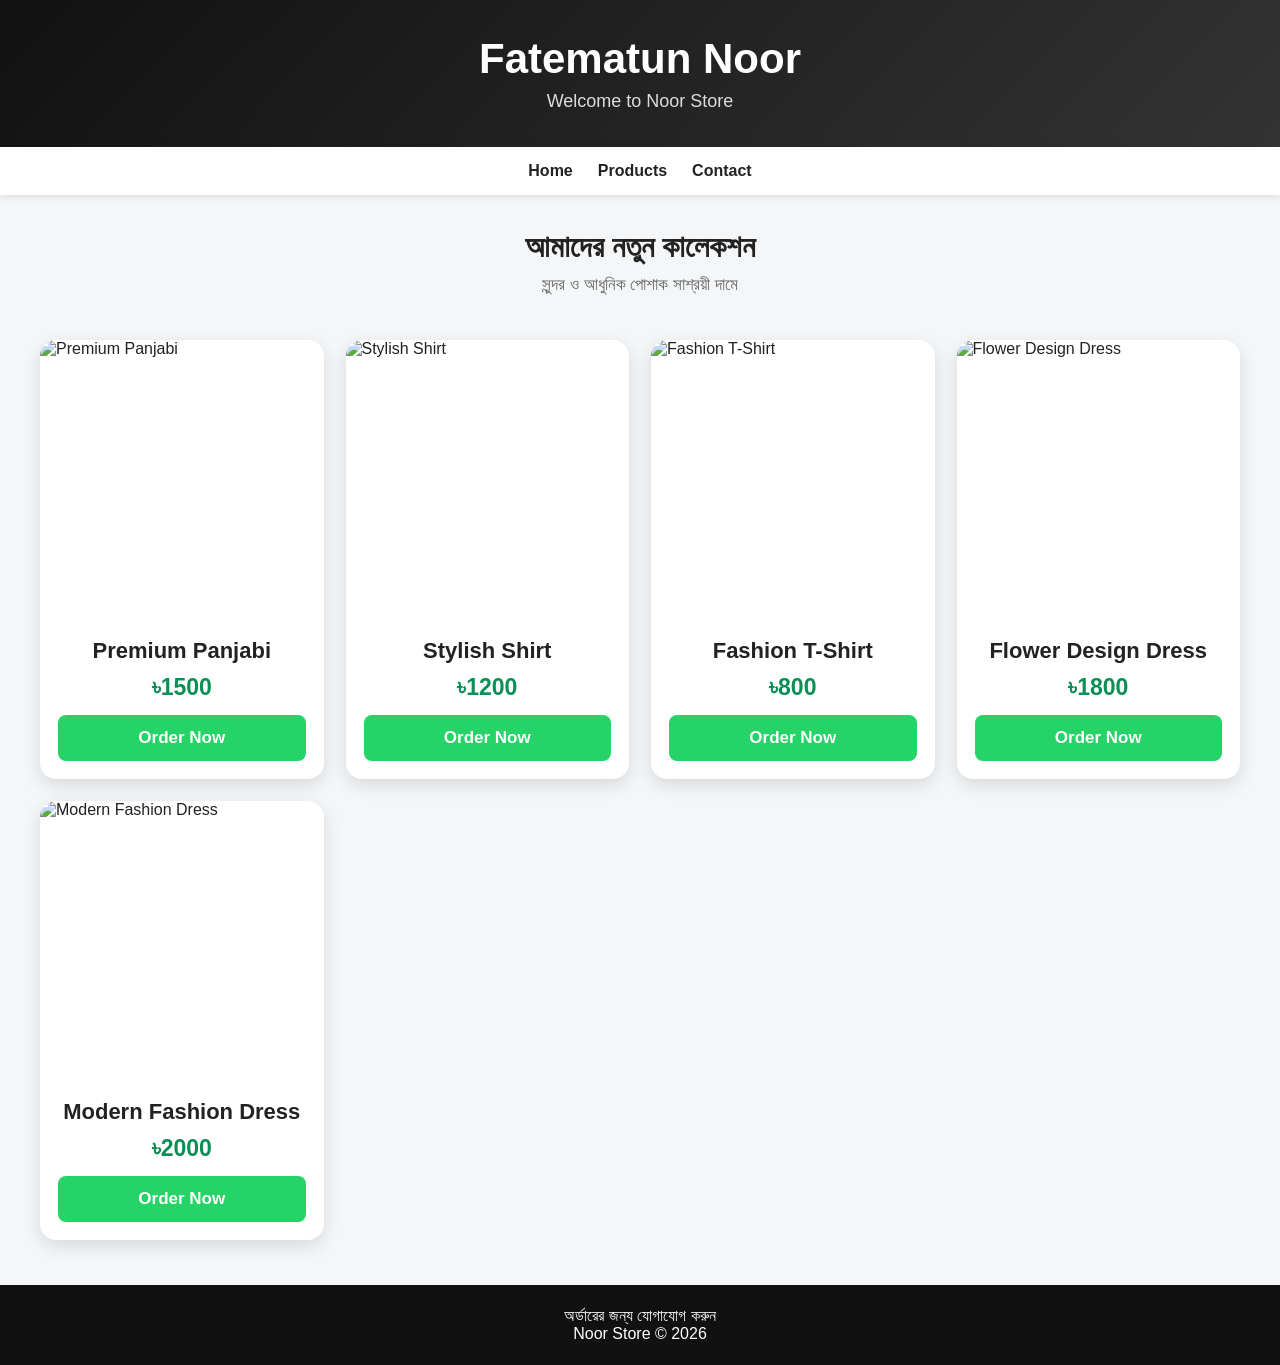
==== index.html @ 04528dfa "Update Noor Store" ====
<!DOCTYPE html>
<html lang="bn">
<head>
  <meta charset="UTF-8">
  <meta name="viewport" content="width=device-width, initial-scale=1.0">

  <title>Noor Store</title>

  <style>
    * {
      margin: 0;
      padding: 0;
      box-sizing: border-box;
    }

    body {
      font-family: Arial, sans-serif;
      background: #f4f6f8;
      color: #222;
    }

    header {
      background: linear-gradient(135deg, #111, #333);
      color: white;
      text-align: center;
      padding: 35px 15px;
    }

    header h1 {
      font-size: 42px;
      margin-bottom: 8px;
    }

    header p {
      font-size: 18px;
      color: #ddd;
    }

    nav {
      background: white;
      display: flex;
      justify-content: center;
      gap: 25px;
      padding: 15px;
      box-shadow: 0 2px 8px rgba(0,0,0,0.1);
      position: sticky;
      top: 0;
      z-index: 10;
    }

    nav a {
      text-decoration: none;
      color: #222;
      font-weight: bold;
    }

    .hero {
      text-align: center;
      padding: 35px 15px 20px;
    }

    .hero h2 {
      font-size: 30px;
      margin-bottom: 10px;
    }

    .hero p {
      color: #666;
      font-size: 17px;
    }

    .products {
      width: 94%;
      max-width: 1200px;
      margin: auto;
      padding: 25px 0 45px;
      display: grid;
      grid-template-columns: repeat(auto-fit, minmax(240px, 1fr));
      gap: 22px;
    }

    .card {
      background: white;
      border-radius: 16px;
      overflow: hidden;
      box-shadow: 0 6px 18px rgba(0,0,0,0.12);
      transition: 0.3s;
    }

    .card:hover {
      transform: translateY(-5px);
    }

    .card img {
      width: 100%;
      height: 280px;
      object-fit: cover;
      display: block;
    }

    .card-content {
      padding: 18px;
      text-align: center;
    }

    .card h3 {
      font-size: 22px;
      margin-bottom: 10px;
    }

    .price {
      font-size: 23px;
      color: #0b8f55;
      font-weight: bold;
      margin-bottom: 14px;
    }

    .order-btn {
      display: inline-block;
      width: 100%;
      padding: 13px;
      background: #25D366;
      color: white;
      text-decoration: none;
      border-radius: 8px;
      font-size: 17px;
      font-weight: bold;
    }

    .order-btn:hover {
      background: #1daa50;
    }

    footer {
      background: #111;
      color: white;
      text-align: center;
      padding: 22px 15px;
    }

    @media (max-width: 600px) {
      header {
        padding: 28px 12px;
      }

      header h1 {
        font-size: 34px;
      }

      nav {
        gap: 14px;
        font-size: 14px;
        flex-wrap: wrap;
      }

      .hero h2 {
        font-size: 25px;
      }

      .products {
        width: 92%;
        grid-template-columns: 1fr;
      }

      .card img {
        height: 300px;
      }
    }
  </style>
</head>

<body>

  <header>
    <h1>Fatematun Noor</h1>
    <p>Welcome to Noor Store</p>
  </header>

  <nav>
    <a href="#">Home</a>
    <a href="#products">Products</a>
    <a href="#contact">Contact</a>
  </nav>

  <section class="hero">
    <h2>আমাদের নতুন কালেকশন</h2>
    <p>সুন্দর ও আধুনিক পোশাক সাশ্রয়ী দামে</p>
  </section>

  <main class="products" id="products">

    <div class="card">
      <img
        src="https://images.unsplash.com/photo-1512436991641-6745cdb1723f?w=800"
        alt="Premium Panjabi">

      <div class="card-content">
        <h3>Premium Panjabi</h3>
        <p class="price">৳1500</p>
        <a class="order-btn" href="#contact">Order Now</a>
      </div>
    </div>

    <div class="card">
      <img
        src="https://images.unsplash.com/photo-1523381210434-271e8be1f52b?w=800"
        alt="Stylish Shirt">

      <div class="card-content">
        <h3>Stylish Shirt</h3>
        <p class="price">৳1200</p>
        <a class="order-btn" href="#contact">Order Now</a>
      </div>
    </div>

    <div class="card">
      <img
        src="https://images.unsplash.com/photo-1521572163474-6864f9cf17ab?w=800"
        alt="Fashion T-Shirt">

      <div class="card-content">
        <h3>Fashion T-Shirt</h3>
        <p class="price">৳800</p>
        <a class="order-btn" href="#contact">Order Now</a>
      </div>
    </div>

    <div class="card">
      <img
        src="https://images.unsplash.com/photo-1496747611176-843222e1e57c?w=800"
        alt="Flower Design Dress">

      <div class="card-content">
        <h3>Flower Design Dress</h3>
        <p class="price">৳1800</p>
        <a class="order-btn" href="#contact">Order Now</a>
      </div>
    </div>

    <div class="card">
      <img
        src="https://images.unsplash.com/photo-1483985988355-763728e1935b?w=800"
        alt="Modern Fashion Dress">

      <div class="card-content">
        <h3>Modern Fashion Dress</h3>
        <p class="price">৳2000</p>
        <a class="order-btn" href="#contact">Order Now</a>
      </div>
    </div>

  </main>

  <footer id="contact">
    <p>অর্ডারের জন্য যোগাযোগ করুন</p>
    <p>Noor Store © 2026</p>
  </footer>

</body>
</html>
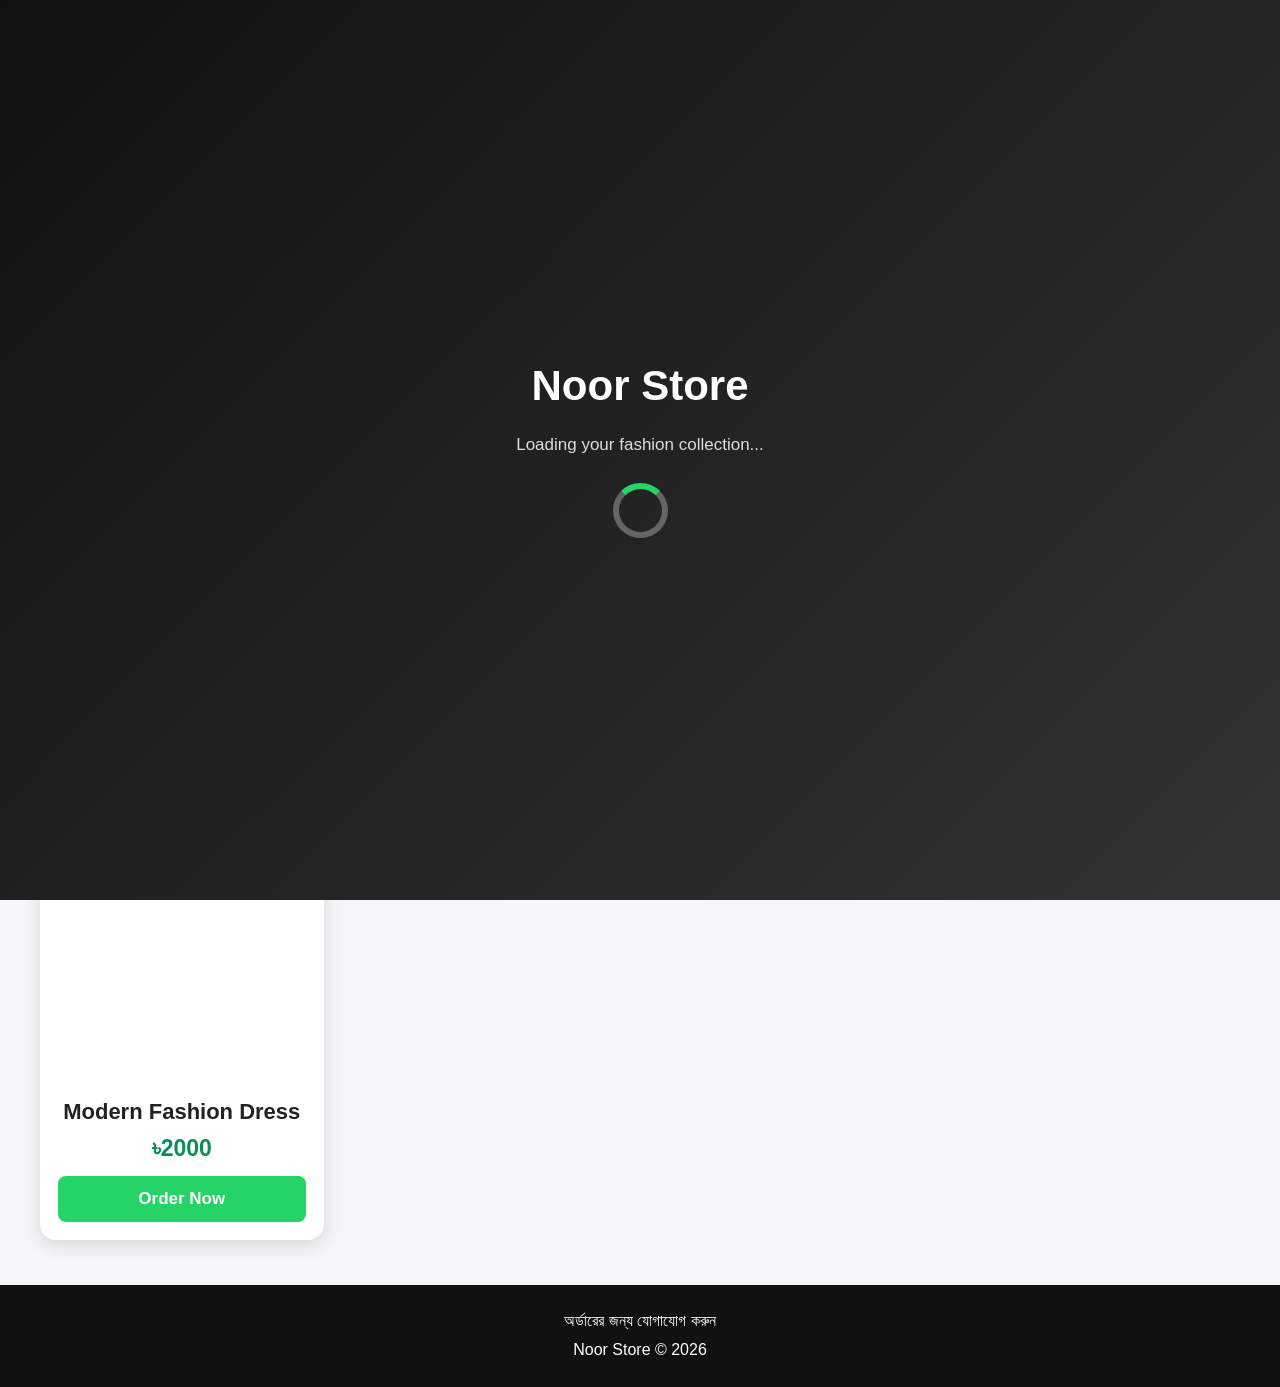
==== commit bd9521dd: "Add complete splash screen" ====
--- a/index.html
+++ b/index.html
@@ -19,6 +19,55 @@
       color: #222;
     }
 
+    /* Splash Screen */
+
+    #splash {
+      position: fixed;
+      inset: 0;
+      background: linear-gradient(135deg, #111, #333);
+      display: flex;
+      flex-direction: column;
+      justify-content: center;
+      align-items: center;
+      z-index: 9999;
+      transition: opacity 0.5s ease;
+    }
+
+    #splash.hide {
+      opacity: 0;
+      pointer-events: none;
+    }
+
+    .splash-logo {
+      color: white;
+      font-size: 42px;
+      font-weight: bold;
+      margin-bottom: 25px;
+    }
+
+    .splash-text {
+      color: #ddd;
+      font-size: 17px;
+      margin-bottom: 28px;
+    }
+
+    .loader {
+      width: 55px;
+      height: 55px;
+      border: 6px solid rgba(255,255,255,0.3);
+      border-top-color: #25D366;
+      border-radius: 50%;
+      animation: spin 0.9s linear infinite;
+    }
+
+    @keyframes spin {
+      to {
+        transform: rotate(360deg);
+      }
+    }
+
+    /* Header */
+
     header {
       background: linear-gradient(135deg, #111, #333);
       color: white;
@@ -35,6 +84,8 @@
       font-size: 18px;
       color: #ddd;
     }
+
+    /* Navigation */
 
     nav {
       background: white;
@@ -54,6 +105,8 @@
       font-weight: bold;
     }
 
+    /* Hero */
+
     .hero {
       text-align: center;
       padding: 35px 15px 20px;
@@ -68,6 +121,8 @@
       color: #666;
       font-size: 17px;
     }
+
+    /* Products */
 
     .products {
       width: 94%;
@@ -84,7 +139,7 @@
       border-radius: 16px;
       overflow: hidden;
       box-shadow: 0 6px 18px rgba(0,0,0,0.12);
-      transition: 0.3s;
+      transition: transform 0.3s ease;
     }
 
     .card:hover {
@@ -116,7 +171,7 @@
     }
 
     .order-btn {
-      display: inline-block;
+      display: block;
       width: 100%;
       padding: 13px;
       background: #25D366;
@@ -131,14 +186,23 @@
       background: #1daa50;
     }
 
+    /* Footer */
+
     footer {
       background: #111;
       color: white;
       text-align: center;
       padding: 22px 15px;
-    }
+      line-height: 1.8;
+    }
+
+    /* Mobile Responsive */
 
     @media (max-width: 600px) {
+      .splash-logo {
+        font-size: 34px;
+      }
+
       header {
         padding: 28px 12px;
       }
@@ -171,22 +235,39 @@
 
 <body>
 
+  <!-- Splash Screen -->
+
+  <div id="splash">
+    <div class="splash-logo">Noor Store</div>
+    <div class="splash-text">Loading your fashion collection...</div>
+    <div class="loader"></div>
+  </div>
+
+  <!-- Header -->
+
   <header>
     <h1>Fatematun Noor</h1>
     <p>Welcome to Noor Store</p>
   </header>
 
+  <!-- Navigation -->
+
   <nav>
     <a href="#">Home</a>
     <a href="#products">Products</a>
+    <a href="login.html">Login</a>
     <a href="#contact">Contact</a>
   </nav>
+
+  <!-- Hero Section -->
 
   <section class="hero">
     <h2>আমাদের নতুন কালেকশন</h2>
     <p>সুন্দর ও আধুনিক পোশাক সাশ্রয়ী দামে</p>
   </section>
 
+  <!-- Products -->
+
   <main class="products" id="products">
 
     <div class="card">
@@ -250,11 +331,28 @@
     </div>
 
   </main>
+
+  <!-- Footer -->
 
   <footer id="contact">
     <p>অর্ডারের জন্য যোগাযোগ করুন</p>
     <p>Noor Store © 2026</p>
   </footer>
 
+  <!-- Splash Script -->
+
+  <script>
+    window.addEventListener("load", function () {
+      setTimeout(function () {
+        const splash = document.getElementById("splash");
+        splash.classList.add("hide");
+
+        setTimeout(function () {
+          splash.style.display = "none";
+        }, 500);
+      }, 2500);
+    });
+  </script>
+
 </body>
 </html>
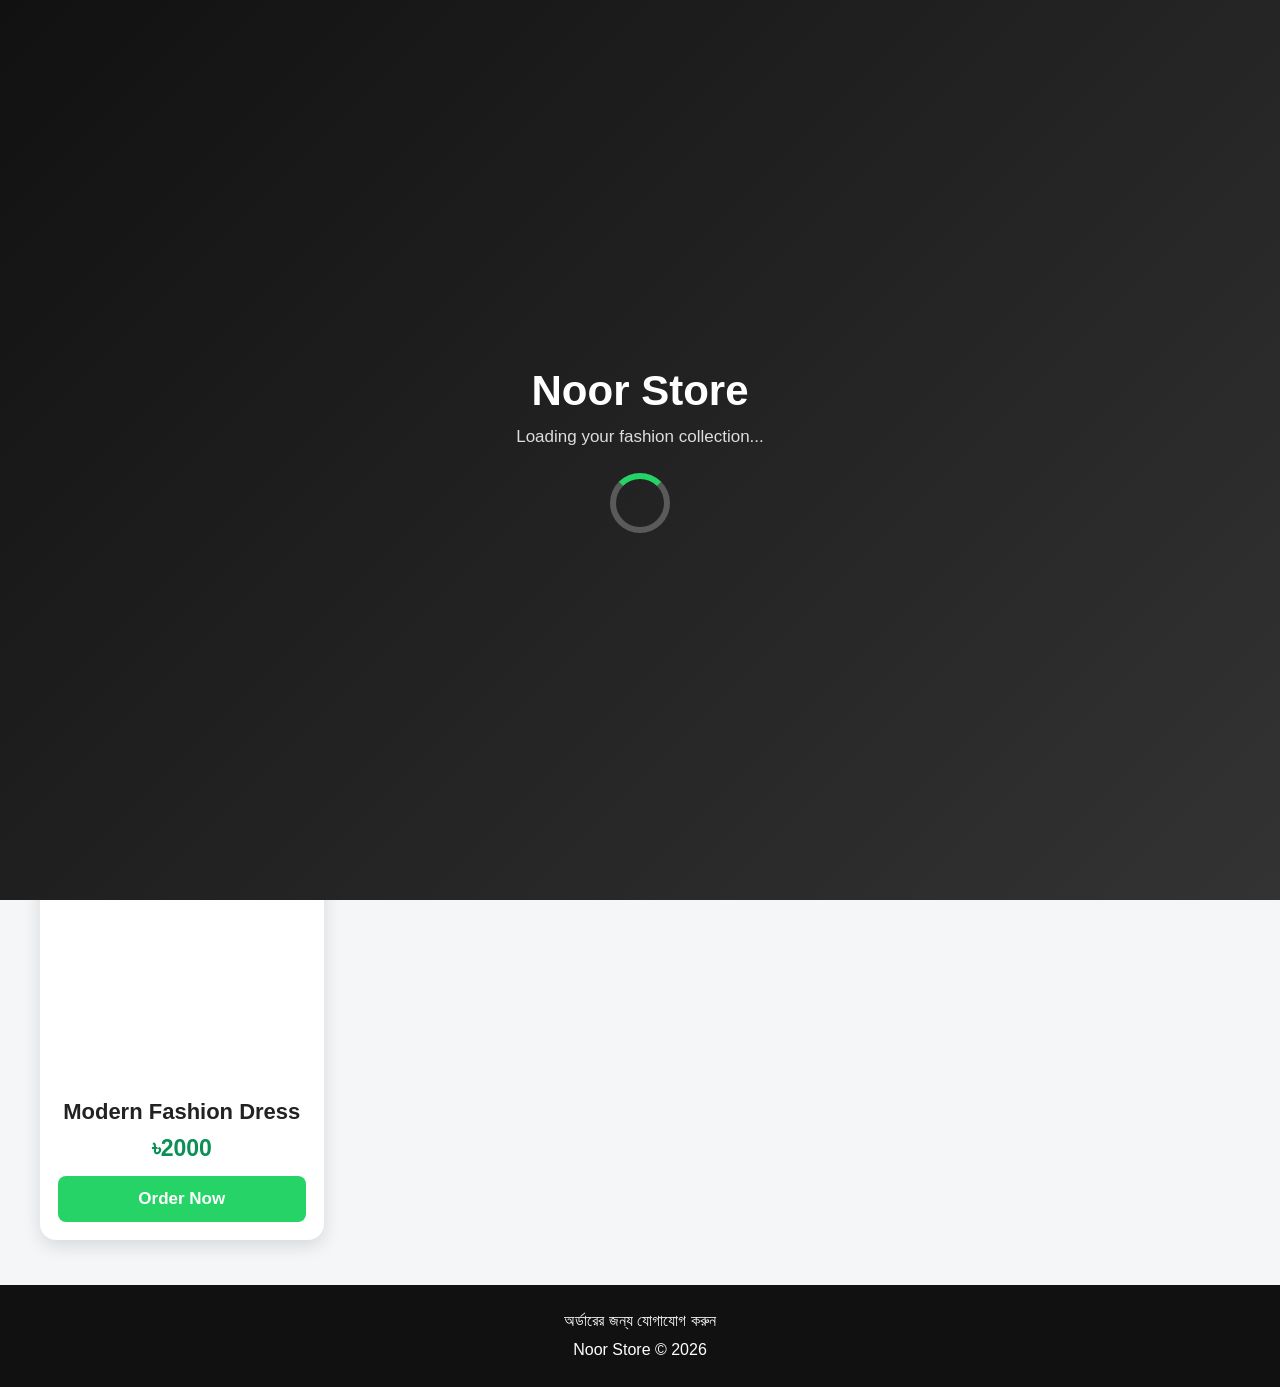
==== commit 9c724319: "Fix full splash screen" ====
--- a/index.html
+++ b/index.html
@@ -42,19 +42,19 @@
       color: white;
       font-size: 42px;
       font-weight: bold;
-      margin-bottom: 25px;
+      margin-bottom: 12px;
     }
 
     .splash-text {
       color: #ddd;
       font-size: 17px;
-      margin-bottom: 28px;
+      margin-bottom: 26px;
     }
 
     .loader {
-      width: 55px;
-      height: 55px;
-      border: 6px solid rgba(255,255,255,0.3);
+      width: 60px;
+      height: 60px;
+      border: 6px solid rgba(255,255,255,0.25);
       border-top-color: #25D366;
       border-radius: 50%;
       animation: spin 0.9s linear infinite;
@@ -91,7 +91,7 @@
       background: white;
       display: flex;
       justify-content: center;
-      gap: 25px;
+      gap: 24px;
       padding: 15px;
       box-shadow: 0 2px 8px rgba(0,0,0,0.1);
       position: sticky;
@@ -186,8 +186,6 @@
       background: #1daa50;
     }
 
-    /* Footer */
-
     footer {
       background: #111;
       color: white;
@@ -196,15 +194,9 @@
       line-height: 1.8;
     }
 
-    /* Mobile Responsive */
-
     @media (max-width: 600px) {
       .splash-logo {
         font-size: 34px;
-      }
-
-      header {
-        padding: 28px 12px;
       }
 
       header h1 {
@@ -234,8 +226,6 @@
 </head>
 
 <body>
-
-  <!-- Splash Screen -->
 
   <div id="splash">
     <div class="splash-logo">Noor Store</div>
@@ -243,14 +233,10 @@
     <div class="loader"></div>
   </div>
 
-  <!-- Header -->
-
   <header>
     <h1>Fatematun Noor</h1>
     <p>Welcome to Noor Store</p>
   </header>
-
-  <!-- Navigation -->
 
   <nav>
     <a href="#">Home</a>
@@ -259,22 +245,15 @@
     <a href="#contact">Contact</a>
   </nav>
 
-  <!-- Hero Section -->
-
   <section class="hero">
     <h2>আমাদের নতুন কালেকশন</h2>
     <p>সুন্দর ও আধুনিক পোশাক সাশ্রয়ী দামে</p>
   </section>
 
-  <!-- Products -->
-
   <main class="products" id="products">
 
     <div class="card">
-      <img
-        src="https://images.unsplash.com/photo-1512436991641-6745cdb1723f?w=800"
-        alt="Premium Panjabi">
-
+      <img src="https://images.unsplash.com/photo-1512436991641-6745cdb1723f?w=800" alt="Premium Panjabi">
       <div class="card-content">
         <h3>Premium Panjabi</h3>
         <p class="price">৳1500</p>
@@ -283,10 +262,7 @@
     </div>
 
     <div class="card">
-      <img
-        src="https://images.unsplash.com/photo-1523381210434-271e8be1f52b?w=800"
-        alt="Stylish Shirt">
-
+      <img src="https://images.unsplash.com/photo-1523381210434-271e8be1f52b?w=800" alt="Stylish Shirt">
       <div class="card-content">
         <h3>Stylish Shirt</h3>
         <p class="price">৳1200</p>
@@ -295,10 +271,7 @@
     </div>
 
     <div class="card">
-      <img
-        src="https://images.unsplash.com/photo-1521572163474-6864f9cf17ab?w=800"
-        alt="Fashion T-Shirt">
-
+      <img src="https://images.unsplash.com/photo-1521572163474-6864f9cf17ab?w=800" alt="Fashion T-Shirt">
       <div class="card-content">
         <h3>Fashion T-Shirt</h3>
         <p class="price">৳800</p>
@@ -307,10 +280,7 @@
     </div>
 
     <div class="card">
-      <img
-        src="https://images.unsplash.com/photo-1496747611176-843222e1e57c?w=800"
-        alt="Flower Design Dress">
-
+      <img src="https://images.unsplash.com/photo-1496747611176-843222e1e57c?w=800" alt="Flower Design Dress">
       <div class="card-content">
         <h3>Flower Design Dress</h3>
         <p class="price">৳1800</p>
@@ -319,10 +289,7 @@
     </div>
 
     <div class="card">
-      <img
-        src="https://images.unsplash.com/photo-1483985988355-763728e1935b?w=800"
-        alt="Modern Fashion Dress">
-
+      <img src="https://images.unsplash.com/photo-1483985988355-763728e1935b?w=800" alt="Modern Fashion Dress">
       <div class="card-content">
         <h3>Modern Fashion Dress</h3>
         <p class="price">৳2000</p>
@@ -331,15 +298,11 @@
     </div>
 
   </main>
-
-  <!-- Footer -->
 
   <footer id="contact">
     <p>অর্ডারের জন্য যোগাযোগ করুন</p>
     <p>Noor Store © 2026</p>
   </footer>
-
-  <!-- Splash Script -->
 
   <script>
     window.addEventListener("load", function () {
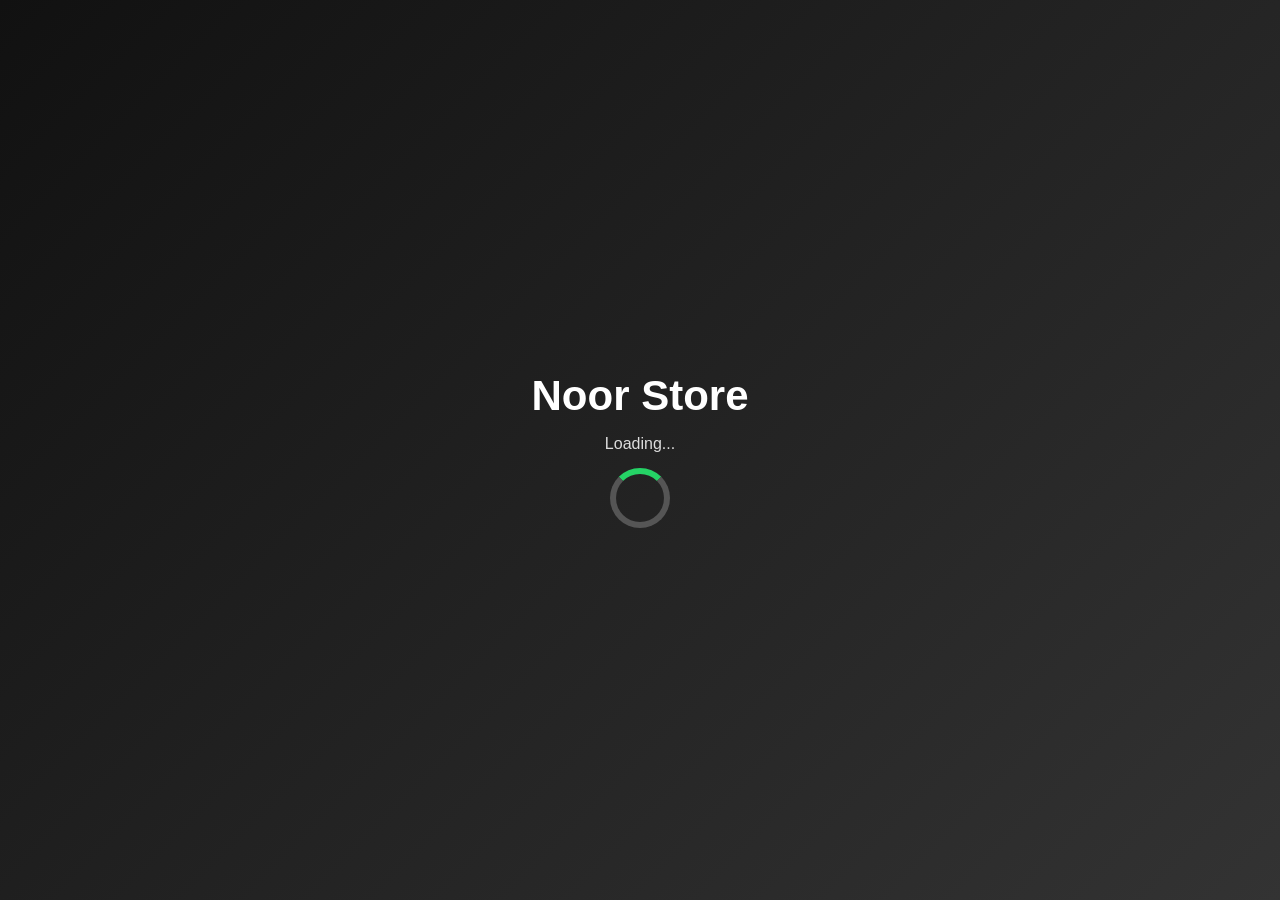
==== commit f9c7c085: "add payment and product system" ====
--- a/index.html
+++ b/index.html
@@ -1,321 +1,481 @@
 <!DOCTYPE html>
 <html lang="bn">
 <head>
-  <meta charset="UTF-8">
-  <meta name="viewport" content="width=device-width, initial-scale=1.0">
-
-  <title>Noor Store</title>
-
-  <style>
-    * {
-      margin: 0;
-      padding: 0;
-      box-sizing: border-box;
-    }
-
-    body {
-      font-family: Arial, sans-serif;
-      background: #f4f6f8;
-      color: #222;
-    }
-
-    /* Splash Screen */
-
-    #splash {
-      position: fixed;
-      inset: 0;
-      background: linear-gradient(135deg, #111, #333);
-      display: flex;
-      flex-direction: column;
-      justify-content: center;
-      align-items: center;
-      z-index: 9999;
-      transition: opacity 0.5s ease;
-    }
-
-    #splash.hide {
-      opacity: 0;
-      pointer-events: none;
-    }
-
-    .splash-logo {
-      color: white;
-      font-size: 42px;
-      font-weight: bold;
-      margin-bottom: 12px;
-    }
-
-    .splash-text {
-      color: #ddd;
-      font-size: 17px;
-      margin-bottom: 26px;
-    }
-
-    .loader {
-      width: 60px;
-      height: 60px;
-      border: 6px solid rgba(255,255,255,0.25);
-      border-top-color: #25D366;
-      border-radius: 50%;
-      animation: spin 0.9s linear infinite;
-    }
-
-    @keyframes spin {
-      to {
-        transform: rotate(360deg);
-      }
-    }
-
-    /* Header */
-
-    header {
-      background: linear-gradient(135deg, #111, #333);
-      color: white;
-      text-align: center;
-      padding: 35px 15px;
-    }
-
-    header h1 {
-      font-size: 42px;
-      margin-bottom: 8px;
-    }
-
-    header p {
-      font-size: 18px;
-      color: #ddd;
-    }
-
-    /* Navigation */
-
-    nav {
-      background: white;
-      display: flex;
-      justify-content: center;
-      gap: 24px;
-      padding: 15px;
-      box-shadow: 0 2px 8px rgba(0,0,0,0.1);
-      position: sticky;
-      top: 0;
-      z-index: 10;
-    }
-
-    nav a {
-      text-decoration: none;
-      color: #222;
-      font-weight: bold;
-    }
-
-    /* Hero */
-
-    .hero {
-      text-align: center;
-      padding: 35px 15px 20px;
-    }
-
-    .hero h2 {
-      font-size: 30px;
-      margin-bottom: 10px;
-    }
-
-    .hero p {
-      color: #666;
-      font-size: 17px;
-    }
-
-    /* Products */
-
-    .products {
-      width: 94%;
-      max-width: 1200px;
-      margin: auto;
-      padding: 25px 0 45px;
-      display: grid;
-      grid-template-columns: repeat(auto-fit, minmax(240px, 1fr));
-      gap: 22px;
-    }
-
-    .card {
-      background: white;
-      border-radius: 16px;
-      overflow: hidden;
-      box-shadow: 0 6px 18px rgba(0,0,0,0.12);
-      transition: transform 0.3s ease;
-    }
-
-    .card:hover {
-      transform: translateY(-5px);
-    }
-
-    .card img {
-      width: 100%;
-      height: 280px;
-      object-fit: cover;
-      display: block;
-    }
-
-    .card-content {
-      padding: 18px;
-      text-align: center;
-    }
-
-    .card h3 {
-      font-size: 22px;
-      margin-bottom: 10px;
-    }
-
-    .price {
-      font-size: 23px;
-      color: #0b8f55;
-      font-weight: bold;
-      margin-bottom: 14px;
-    }
-
-    .order-btn {
-      display: block;
-      width: 100%;
-      padding: 13px;
-      background: #25D366;
-      color: white;
-      text-decoration: none;
-      border-radius: 8px;
-      font-size: 17px;
-      font-weight: bold;
-    }
-
-    .order-btn:hover {
-      background: #1daa50;
-    }
-
-    footer {
-      background: #111;
-      color: white;
-      text-align: center;
-      padding: 22px 15px;
-      line-height: 1.8;
-    }
-
-    @media (max-width: 600px) {
-      .splash-logo {
-        font-size: 34px;
-      }
-
-      header h1 {
-        font-size: 34px;
-      }
-
-      nav {
-        gap: 14px;
-        font-size: 14px;
-        flex-wrap: wrap;
-      }
-
-      .hero h2 {
-        font-size: 25px;
-      }
-
-      .products {
-        width: 92%;
-        grid-template-columns: 1fr;
-      }
-
-      .card img {
-        height: 300px;
-      }
-    }
-  </style>
+<meta charset="UTF-8">
+<meta name="viewport" content="width=device-width, initial-scale=1.0">
+
+<title>Noor Store</title>
+
+<style>
+
+*{
+margin:0;
+padding:0;
+box-sizing:border-box;
+}
+
+body{
+font-family:Arial,sans-serif;
+background:#f4f6f8;
+color:#222;
+}
+
+
+/* Splash */
+
+#splash{
+position:fixed;
+inset:0;
+background:linear-gradient(135deg,#111,#333);
+display:flex;
+flex-direction:column;
+justify-content:center;
+align-items:center;
+z-index:9999;
+}
+
+.splash-logo{
+color:white;
+font-size:42px;
+font-weight:bold;
+}
+
+.splash-text{
+color:#ddd;
+margin:15px;
+}
+
+
+.loader{
+width:60px;
+height:60px;
+border:6px solid #555;
+border-top-color:#25D366;
+border-radius:50%;
+animation:spin 1s linear infinite;
+}
+
+
+@keyframes spin{
+to{
+transform:rotate(360deg);
+}
+}
+
+
+
+/* Header */
+
+header{
+background:#111;
+color:white;
+text-align:center;
+padding:35px 15px;
+}
+
+header h1{
+font-size:40px;
+}
+
+header p{
+margin-top:10px;
+}
+
+
+
+/* Menu */
+
+nav{
+background:white;
+display:flex;
+justify-content:center;
+gap:25px;
+padding:15px;
+box-shadow:0 2px 8px #ddd;
+}
+
+
+nav a{
+text-decoration:none;
+color:#222;
+font-weight:bold;
+}
+
+
+
+/* Hero */
+
+.hero{
+text-align:center;
+padding:35px 15px;
+}
+
+.hero h2{
+font-size:30px;
+}
+
+
+
+/* Product */
+
+.products{
+
+width:94%;
+max-width:1200px;
+margin:auto;
+display:grid;
+grid-template-columns:repeat(auto-fit,minmax(240px,1fr));
+gap:20px;
+
+}
+
+
+
+.card{
+
+background:white;
+border-radius:15px;
+overflow:hidden;
+box-shadow:0 5px 15px #ccc;
+
+}
+
+
+.card img{
+
+width:100%;
+height:280px;
+object-fit:cover;
+
+}
+
+
+.card-content{
+
+padding:15px;
+text-align:center;
+
+}
+
+
+.card h3{
+
+font-size:22px;
+
+}
+
+
+.price{
+
+color:#008000;
+font-size:23px;
+font-weight:bold;
+margin:10px;
+
+}
+
+
+.order-btn{
+
+width:100%;
+padding:12px;
+background:#25D366;
+color:white;
+border:none;
+border-radius:8px;
+font-size:17px;
+font-weight:bold;
+cursor:pointer;
+
+}
+
+
+
+footer{
+
+margin-top:30px;
+background:#111;
+color:white;
+text-align:center;
+padding:20px;
+
+}
+
+</style>
 </head>
 
 <body>
 
-  <div id="splash">
-    <div class="splash-logo">Noor Store</div>
-    <div class="splash-text">Loading your fashion collection...</div>
-    <div class="loader"></div>
-  </div>
-
-  <header>
-    <h1>Fatematun Noor</h1>
-    <p>Welcome to Noor Store</p>
-  </header>
-
-  <nav>
-    <a href="#">Home</a>
-    <a href="#products">Products</a>
-    <a href="login.html">Login</a>
-    <a href="#contact">Contact</a>
-  </nav>
-
-  <section class="hero">
-    <h2>আমাদের নতুন কালেকশন</h2>
-    <p>সুন্দর ও আধুনিক পোশাক সাশ্রয়ী দামে</p>
-  </section>
-
-  <main class="products" id="products">
-
-    <div class="card">
-      <img src="https://images.unsplash.com/photo-1512436991641-6745cdb1723f?w=800" alt="Premium Panjabi">
-      <div class="card-content">
-        <h3>Premium Panjabi</h3>
-        <p class="price">৳1500</p>
-        <a class="order-btn" href="#contact">Order Now</a>
-      </div>
-    </div>
-
-    <div class="card">
-      <img src="https://images.unsplash.com/photo-1523381210434-271e8be1f52b?w=800" alt="Stylish Shirt">
-      <div class="card-content">
-        <h3>Stylish Shirt</h3>
-        <p class="price">৳1200</p>
-        <a class="order-btn" href="#contact">Order Now</a>
-      </div>
-    </div>
-
-    <div class="card">
-      <img src="https://images.unsplash.com/photo-1521572163474-6864f9cf17ab?w=800" alt="Fashion T-Shirt">
-      <div class="card-content">
-        <h3>Fashion T-Shirt</h3>
-        <p class="price">৳800</p>
-        <a class="order-btn" href="#contact">Order Now</a>
-      </div>
-    </div>
-
-    <div class="card">
-      <img src="https://images.unsplash.com/photo-1496747611176-843222e1e57c?w=800" alt="Flower Design Dress">
-      <div class="card-content">
-        <h3>Flower Design Dress</h3>
-        <p class="price">৳1800</p>
-        <a class="order-btn" href="#contact">Order Now</a>
-      </div>
-    </div>
-
-    <div class="card">
-      <img src="https://images.unsplash.com/photo-1483985988355-763728e1935b?w=800" alt="Modern Fashion Dress">
-      <div class="card-content">
-        <h3>Modern Fashion Dress</h3>
-        <p class="price">৳2000</p>
-        <a class="order-btn" href="#contact">Order Now</a>
-      </div>
-    </div>
-
-  </main>
-
-  <footer id="contact">
-    <p>অর্ডারের জন্য যোগাযোগ করুন</p>
-    <p>Noor Store © 2026</p>
-  </footer>
-
-  <script>
-    window.addEventListener("load", function () {
-      setTimeout(function () {
-        const splash = document.getElementById("splash");
-        splash.classList.add("hide");
-
-        setTimeout(function () {
-          splash.style.display = "none";
-        }, 500);
-      }, 2500);
-    });
-  </script>
+
+<div id="splash">
+
+<div class="splash-logo">
+Noor Store
+</div>
+
+<div class="splash-text">
+Loading...
+</div>
+
+<div class="loader"></div>
+
+</div>
+
+
+
+<header>
+
+<h1>Fatematun Noor</h1>
+
+<p>Welcome to Noor Store</p>
+
+</header>
+
+
+
+<nav>
+
+<a href="#">Home</a>
+
+<a href="#products">Products</a>
+
+<a href="login.html">Login</a>
+
+<a href="#contact">Contact</a>
+
+</nav>
+
+
+
+<section class="hero">
+
+<h2>
+আমাদের নতুন কালেকশন
+</h2>
+
+<p>
+সুন্দর ও আধুনিক পোশাক সাশ্রয়ী দামে
+</p>
+
+</section>
+
+
+
+
+<main class="products" id="products">
+
+</main>
+
+
+
+
+
+<!-- Payment Box -->
+
+<div id="paymentBox" style="
+display:none;
+position:fixed;
+top:50%;
+left:50%;
+transform:translate(-50%,-50%);
+background:white;
+padding:25px;
+border-radius:15px;
+box-shadow:0 5px 20px #555;
+width:90%;
+max-width:400px;
+z-index:9999;
+text-align:center;
+">
+
+
+<h2>Payment</h2>
+
+
+<p>bKash: 01XXXXXXXXX</p>
+
+<p>Nagad: 01XXXXXXXXX</p>
+
+
+<input id="trx" 
+placeholder="Transaction ID"
+style="
+width:100%;
+padding:12px;
+margin:10px 0;
+">
+
+
+<button onclick="confirmPayment()" 
+style="
+width:100%;
+padding:12px;
+background:green;
+color:white;
+border:0;
+border-radius:8px;
+">
+
+Confirm Order
+
+</button>
+
+
+<button onclick="closePayment()"
+style="
+width:100%;
+padding:10px;
+margin-top:10px;
+">
+
+Close
+
+</button>
+
+
+</div>
+
+
+
+
+
+<footer id="contact">
+
+<p>অর্ডারের জন্য যোগাযোগ করুন</p>
+
+<p>Noor Store © 2026</p>
+
+</footer>
+
+
+
+
+
+<script>
+
+
+// Admin থেকে Product Load
+
+
+let products = JSON.parse(localStorage.getItem("products")) || [];
+
+
+let html="";
+
+
+products.forEach((p)=>{
+
+
+html += `
+
+<div class="card">
+
+
+<img src="${p.image}">
+
+
+<div class="card-content">
+
+
+<h3>${p.name}</h3>
+
+
+<p class="price">
+৳${p.price}
+</p>
+
+
+<button class="order-btn" onclick="openPayment()">
+
+Order Now
+
+</button>
+
+
+</div>
+
+
+</div>
+
+`;
+
+
+});
+
+
+document.getElementById("products").innerHTML=html;
+
+
+
+
+// Payment
+
+
+function openPayment(){
+
+document.getElementById("paymentBox").style.display="block";
+
+}
+
+
+
+function closePayment(){
+
+document.getElementById("paymentBox").style.display="none";
+
+}
+
+
+
+function confirmPayment(){
+
+
+let trx=document.getElementById("trx").value;
+
+
+if(trx==""){
+
+alert("Transaction ID দিন");
+
+return;
+
+}
+
+
+alert("আপনার অর্ডার গ্রহণ করা হয়েছে। ধন্যবাদ!");
+
+
+closePayment();
+
+
+}
+
+
+
+
+
+// Splash Screen
+
+
+window.addEventListener("load",()=>{
+
+
+setTimeout(()=>{
+
+
+document.getElementById("splash").style.display="none";
+
+
+},2000);
+
+
+});
+
+
+
+</script>
+
+
 
 </body>
 </html>
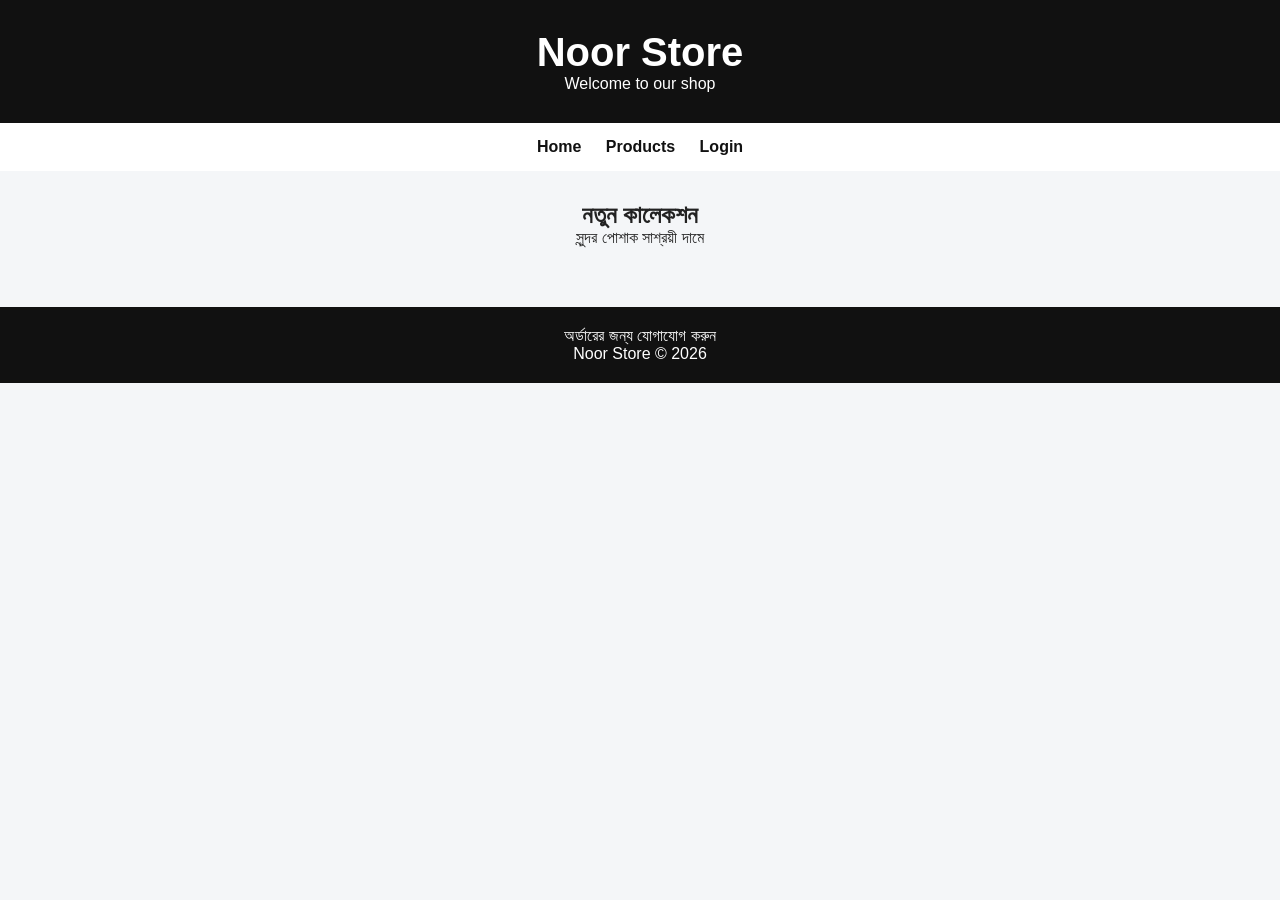
==== commit 8f75ea90: "complete store system" ====
--- a/index.html
+++ b/index.html
@@ -20,259 +20,80 @@
 color:#222;
 }
 
-
-/* Splash */
-
-#splash{
-position:fixed;
-inset:0;
-background:linear-gradient(135deg,#111,#333);
-display:flex;
-flex-direction:column;
-justify-content:center;
-align-items:center;
-z-index:9999;
-}
-
-.splash-logo{
-color:white;
-font-size:42px;
-font-weight:bold;
-}
-
-.splash-text{
-color:#ddd;
-margin:15px;
-}
-
-
-.loader{
-width:60px;
-height:60px;
-border:6px solid #555;
-border-top-color:#25D366;
-border-radius:50%;
-animation:spin 1s linear infinite;
-}
-
-
-@keyframes spin{
-to{
-transform:rotate(360deg);
-}
-}
-
-
-
-/* Header */
-
 header{
 background:#111;
 color:white;
-text-align:center;
-padding:35px 15px;
+padding:30px;
+text-align:center;
 }
 
 header h1{
 font-size:40px;
 }
 
-header p{
-margin-top:10px;
-}
-
-
-
-/* Menu */
-
 nav{
 background:white;
-display:flex;
-justify-content:center;
-gap:25px;
 padding:15px;
-box-shadow:0 2px 8px #ddd;
-}
-
+text-align:center;
+}
 
 nav a{
+margin:10px;
 text-decoration:none;
-color:#222;
+color:#111;
 font-weight:bold;
 }
 
-
-
-/* Hero */
-
 .hero{
 text-align:center;
-padding:35px 15px;
-}
-
-.hero h2{
-font-size:30px;
-}
-
-
-
-/* Product */
+padding:30px;
+}
 
 .products{
-
 width:94%;
 max-width:1200px;
 margin:auto;
 display:grid;
 grid-template-columns:repeat(auto-fit,minmax(240px,1fr));
 gap:20px;
-
-}
-
-
+}
 
 .card{
-
 background:white;
 border-radius:15px;
 overflow:hidden;
 box-shadow:0 5px 15px #ccc;
-
-}
-
+}
 
 .card img{
-
 width:100%;
 height:280px;
 object-fit:cover;
-
-}
-
+}
 
 .card-content{
-
 padding:15px;
 text-align:center;
-
-}
-
-
-.card h3{
-
+}
+
+.price{
+color:green;
 font-size:22px;
-
-}
-
-
-.price{
-
-color:#008000;
-font-size:23px;
 font-weight:bold;
-margin:10px;
-
-}
-
+}
 
 .order-btn{
-
 width:100%;
 padding:12px;
 background:#25D366;
 color:white;
-border:none;
+border:0;
 border-radius:8px;
-font-size:17px;
-font-weight:bold;
+margin-top:10px;
 cursor:pointer;
-
-}
-
-
-
-footer{
-
-margin-top:30px;
-background:#111;
-color:white;
-text-align:center;
-padding:20px;
-
-}
-
-</style>
-</head>
-
-<body>
-
-
-<div id="splash">
-
-<div class="splash-logo">
-Noor Store
-</div>
-
-<div class="splash-text">
-Loading...
-</div>
-
-<div class="loader"></div>
-
-</div>
-
-
-
-<header>
-
-<h1>Fatematun Noor</h1>
-
-<p>Welcome to Noor Store</p>
-
-</header>
-
-
-
-<nav>
-
-<a href="#">Home</a>
-
-<a href="#products">Products</a>
-
-<a href="login.html">Login</a>
-
-<a href="#contact">Contact</a>
-
-</nav>
-
-
-
-<section class="hero">
-
-<h2>
-আমাদের নতুন কালেকশন
-</h2>
-
-<p>
-সুন্দর ও আধুনিক পোশাক সাশ্রয়ী দামে
-</p>
-
-</section>
-
-
-
-
-<main class="products" id="products">
-
-</main>
-
-
-
-
-
-<!-- Payment Box -->
-
-<div id="paymentBox" style="
+}
+
+.box{
 display:none;
 position:fixed;
 top:50%;
@@ -280,137 +101,217 @@
 transform:translate(-50%,-50%);
 background:white;
 padding:25px;
+width:90%;
+max-width:400px;
 border-radius:15px;
 box-shadow:0 5px 20px #555;
-width:90%;
-max-width:400px;
 z-index:9999;
-text-align:center;
-">
-
-
-<h2>Payment</h2>
-
-
-<p>bKash: 01XXXXXXXXX</p>
-
-<p>Nagad: 01XXXXXXXXX</p>
-
-
-<input id="trx" 
-placeholder="Transaction ID"
-style="
+}
+
+.box input,
+.box textarea{
 width:100%;
 padding:12px;
-margin:10px 0;
-">
-
-
-<button onclick="confirmPayment()" 
-style="
+margin:8px 0;
+}
+
+.box button{
 width:100%;
 padding:12px;
-background:green;
+margin-top:8px;
+}
+
+footer{
+background:#111;
 color:white;
-border:0;
-border-radius:8px;
-">
-
-Confirm Order
-
-</button>
-
-
-<button onclick="closePayment()"
-style="
-width:100%;
-padding:10px;
-margin-top:10px;
-">
-
+text-align:center;
+padding:20px;
+margin-top:30px;
+}
+
+</style>
+</head>
+
+<body>
+
+<header>
+<h1>Noor Store</h1>
+<p>Welcome to our shop</p>
+</header>
+
+<nav>
+<a href="#">Home</a>
+<a href="#products">Products</a>
+<a href="login.html">Login</a>
+</nav>
+
+<section class="hero">
+<h2>নতুন কালেকশন</h2>
+<p>সুন্দর পোশাক সাশ্রয়ী দামে</p>
+</section>
+
+<main class="products" id="products">
+</main>
+<!-- Order Form -->
+
+<div class="box" id="orderBox">
+
+<h2>Order Form</h2>
+
+<input id="name" placeholder="আপনার নাম">
+
+<input id="mobile" placeholder="মোবাইল নাম্বার">
+
+<textarea id="address" placeholder="আপনার ঠিকানা"></textarea>
+
+
+<button onclick="sendWhatsApp()">
+WhatsApp Order
+</button>
+
+
+<button onclick="closeOrder()">
 Close
-
-</button>
-
+</button>
 
 </div>
 
 
 
-
-
-<footer id="contact">
+<!-- Payment Box -->
+
+<div class="box" id="paymentBox">
+
+<h2>Payment</h2>
+
+<p>bKash: 01828181285</p>
+
+<p>Nagad: 01828181285</p>
+
+
+<input id="trx" placeholder="Transaction ID">
+
+
+<button onclick="confirmPayment()">
+Confirm Payment
+</button>
+
+
+<button onclick="closePayment()">
+Close
+</button>
+
+</div>
+
+
+
+<footer>
 
 <p>অর্ডারের জন্য যোগাযোগ করুন</p>
 
 <p>Noor Store © 2026</p>
 
 </footer>
-
-
-
-
-
 <script>
 
-
-// Admin থেকে Product Load
-
+// Admin থেকে Product লোড
 
 let products = JSON.parse(localStorage.getItem("products")) || [];
 
-
-let html="";
+let productHTML = "";
 
 
 products.forEach((p)=>{
 
-
-html += `
+productHTML += `
 
 <div class="card">
 
-
 <img src="${p.image}">
 
-
 <div class="card-content">
 
-
 <h3>${p.name}</h3>
 
-
-<p class="price">
-৳${p.price}
-</p>
-
-
-<button class="order-btn" onclick="openPayment()">
-
+<p class="price">৳${p.price}</p>
+
+<button class="order-btn" onclick="openOrder()">
 Order Now
-
-</button>
-
+</button>
 
 </div>
 
-
 </div>
 
 `;
 
-
 });
 
 
-document.getElementById("products").innerHTML=html;
+document.getElementById("products").innerHTML = productHTML;
+
+
+
+
+// Order Form
+
+function openOrder(){
+
+document.getElementById("orderBox").style.display="block";
+
+}
+
+
+function closeOrder(){
+
+document.getElementById("orderBox").style.display="none";
+
+}
+
+
+
+function sendWhatsApp(){
+
+let name=document.getElementById("name").value;
+
+let mobile=document.getElementById("mobile").value;
+
+let address=document.getElementById("address").value;
+
+
+
+if(name=="" || mobile=="" || address==""){
+
+alert("সব তথ্য পূরণ করুন");
+
+return;
+
+}
+
+
+let message =
+"New Order\n\n"+
+"Name: "+name+
+"\nMobile: "+mobile+
+"\nAddress: "+address;
+
+
+let number="8801828181285";
+
+
+window.open(
+"https://wa.me/"+number+
+"?text="+encodeURIComponent(message)
+);
+
+
+}
 
 
 
 
 // Payment
 
-
 function openPayment(){
 
 document.getElementById("paymentBox").style.display="block";
@@ -418,7 +319,6 @@
 }
 
 
-
 function closePayment(){
 
 document.getElementById("paymentBox").style.display="none";
@@ -429,7 +329,6 @@
 
 function confirmPayment(){
 
-
 let trx=document.getElementById("trx").value;
 
 
@@ -442,39 +341,15 @@
 }
 
 
-alert("আপনার অর্ডার গ্রহণ করা হয়েছে। ধন্যবাদ!");
-
+alert("Payment received. Thank you!");
 
 closePayment();
 
-
-}
-
-
-
-
-
-// Splash Screen
-
-
-window.addEventListener("load",()=>{
-
-
-setTimeout(()=>{
-
-
-document.getElementById("splash").style.display="none";
-
-
-},2000);
-
-
-});
+}
 
 
 
 </script>
-
 
 
 </body>
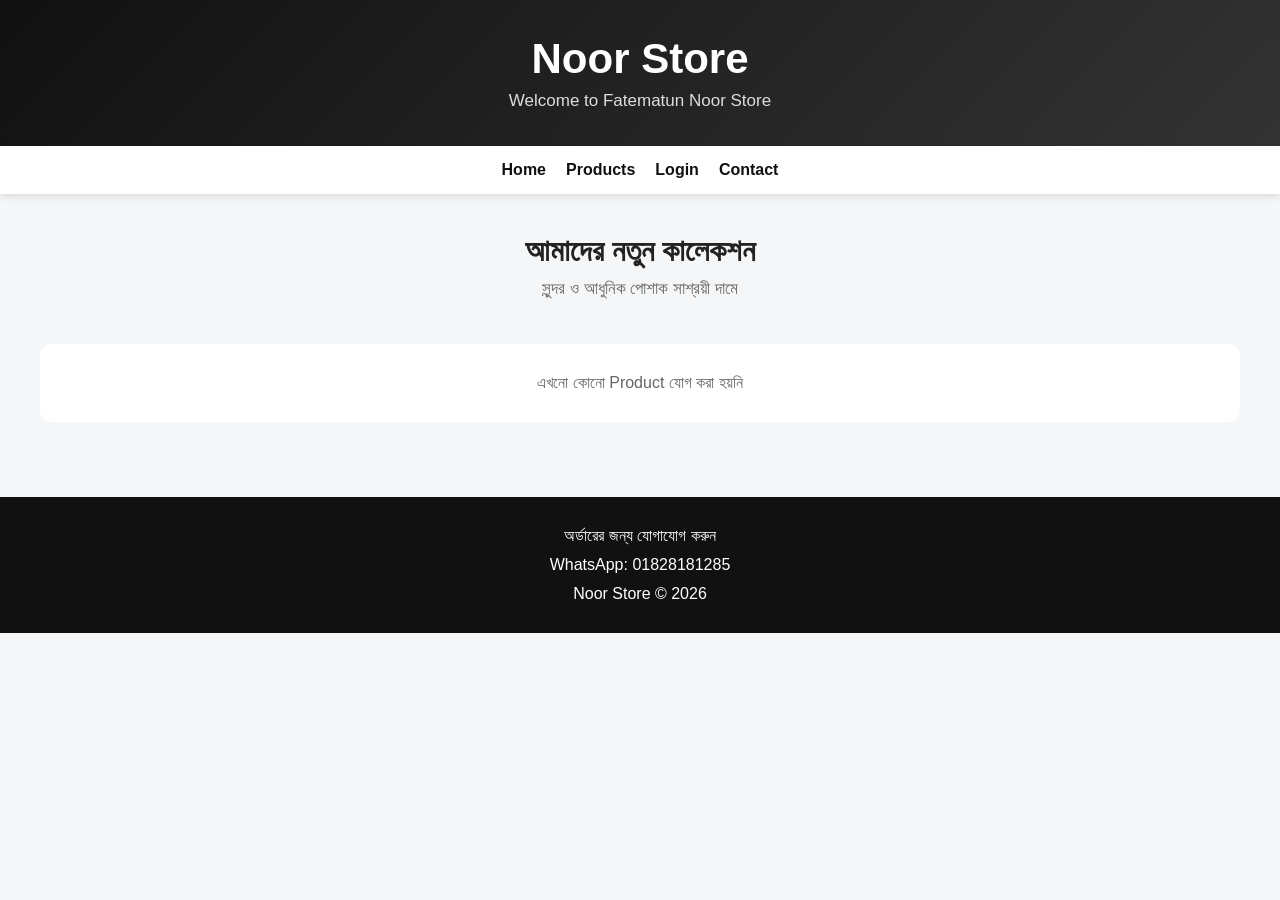
==== commit ab7babd4: "complete noor store system" ====
--- a/index.html
+++ b/index.html
@@ -14,6 +14,10 @@
 box-sizing:border-box;
 }
 
+html{
+scroll-behavior:smooth;
+}
+
 body{
 font-family:Arial,sans-serif;
 background:#f4f6f8;
@@ -21,24 +25,35 @@
 }
 
 header{
-background:#111;
+background:linear-gradient(135deg,#111,#333);
 color:white;
-padding:30px;
 text-align:center;
+padding:35px 15px;
 }
 
 header h1{
-font-size:40px;
+font-size:42px;
+margin-bottom:8px;
+}
+
+header p{
+color:#ddd;
+font-size:17px;
 }
 
 nav{
 background:white;
 padding:15px;
-text-align:center;
+display:flex;
+justify-content:center;
+gap:20px;
+box-shadow:0 2px 8px rgba(0,0,0,0.12);
+position:sticky;
+top:0;
+z-index:50;
 }
 
 nav a{
-margin:10px;
 text-decoration:none;
 color:#111;
 font-weight:bold;
@@ -46,7 +61,17 @@
 
 .hero{
 text-align:center;
-padding:30px;
+padding:40px 15px 25px;
+}
+
+.hero h2{
+font-size:30px;
+margin-bottom:10px;
+}
+
+.hero p{
+color:#666;
+font-size:17px;
 }
 
 .products{
@@ -54,43 +79,61 @@
 max-width:1200px;
 margin:auto;
 display:grid;
-grid-template-columns:repeat(auto-fit,minmax(240px,1fr));
+grid-template-columns:repeat(auto-fit,minmax(230px,1fr));
 gap:20px;
+padding:20px 0 45px;
 }
 
 .card{
 background:white;
 border-radius:15px;
 overflow:hidden;
-box-shadow:0 5px 15px #ccc;
+box-shadow:0 5px 15px rgba(0,0,0,0.15);
+transition:transform 0.3s ease;
+}
+
+.card:hover{
+transform:translateY(-5px);
 }
 
 .card img{
 width:100%;
-height:280px;
+height:260px;
 object-fit:cover;
+display:block;
 }
 
 .card-content{
 padding:15px;
 text-align:center;
+}
+
+.card-content h3{
+font-size:21px;
+margin-bottom:8px;
 }
 
 .price{
 color:green;
 font-size:22px;
 font-weight:bold;
+margin:10px 0;
 }
 
 .order-btn{
-width:100%;
-padding:12px;
 background:#25D366;
 color:white;
 border:0;
+padding:12px;
+width:100%;
 border-radius:8px;
-margin-top:10px;
+font-size:17px;
+font-weight:bold;
 cursor:pointer;
+}
+
+.order-btn:hover{
+background:#1daa50;
 }
 
 .box{
@@ -100,33 +143,104 @@
 left:50%;
 transform:translate(-50%,-50%);
 background:white;
+width:90%;
+max-width:420px;
 padding:25px;
-width:90%;
-max-width:400px;
 border-radius:15px;
-box-shadow:0 5px 20px #555;
-z-index:9999;
+box-shadow:0 5px 25px rgba(0,0,0,0.4);
+z-index:999;
+}
+
+.box h2{
+text-align:center;
+margin-bottom:15px;
 }
 
 .box input,
-.box textarea{
+.box textarea,
+.box select{
 width:100%;
 padding:12px;
 margin:8px 0;
+border:1px solid #ccc;
+border-radius:8px;
+font-size:16px;
+}
+
+.box textarea{
+min-height:90px;
+resize:vertical;
 }
 
 .box button{
 width:100%;
 padding:12px;
 margin-top:8px;
+border:0;
+border-radius:8px;
+font-size:16px;
+font-weight:bold;
+cursor:pointer;
+}
+
+.whatsapp-btn{
+background:#25D366;
+color:white;
+}
+
+.payment-btn{
+background:#0b8f55;
+color:white;
+}
+
+.close-btn{
+background:#d9534f;
+color:white;
 }
 
 footer{
 background:#111;
 color:white;
 text-align:center;
-padding:20px;
+padding:25px 15px;
 margin-top:30px;
+line-height:1.8;
+}
+
+.empty-message{
+grid-column:1/-1;
+text-align:center;
+background:white;
+padding:30px;
+border-radius:12px;
+color:#666;
+}
+
+@media(max-width:600px){
+
+header h1{
+font-size:34px;
+}
+
+nav{
+gap:12px;
+font-size:14px;
+flex-wrap:wrap;
+}
+
+.hero h2{
+font-size:25px;
+}
+
+.products{
+width:92%;
+grid-template-columns:1fr;
+}
+
+.card img{
+height:300px;
+}
+
 }
 
 </style>
@@ -134,43 +248,47 @@
 
 <body>
 
-<header>
+<header id="home">
 <h1>Noor Store</h1>
-<p>Welcome to our shop</p>
+<p>Welcome to Fatematun Noor Store</p>
 </header>
 
 <nav>
-<a href="#">Home</a>
+<a href="#home">Home</a>
 <a href="#products">Products</a>
 <a href="login.html">Login</a>
+<a href="#contact">Contact</a>
 </nav>
 
 <section class="hero">
-<h2>নতুন কালেকশন</h2>
-<p>সুন্দর পোশাক সাশ্রয়ী দামে</p>
+<h2>আমাদের নতুন কালেকশন</h2>
+<p>সুন্দর ও আধুনিক পোশাক সাশ্রয়ী দামে</p>
 </section>
 
 <main class="products" id="products">
+
+<!-- Product JavaScript দিয়ে এখানে দেখাবে -->
+
 </main>
 <!-- Order Form -->
 
 <div class="box" id="orderBox">
 
-<h2>Order Form</h2>
-
-<input id="name" placeholder="আপনার নাম">
-
-<input id="mobile" placeholder="মোবাইল নাম্বার">
-
-<textarea id="address" placeholder="আপনার ঠিকানা"></textarea>
-
-
-<button onclick="sendWhatsApp()">
+<h2>অর্ডার করুন</h2>
+
+<input id="customerName" placeholder="আপনার নাম">
+
+<input id="customerMobile" placeholder="মোবাইল নাম্বার">
+
+<textarea id="customerAddress" placeholder="আপনার ঠিকানা"></textarea>
+
+
+<button class="whatsapp-btn" onclick="sendWhatsApp()">
 WhatsApp Order
 </button>
 
 
-<button onclick="closeOrder()">
+<button class="close-btn" onclick="closeOrder()">
 Close
 </button>
 
@@ -184,20 +302,24 @@
 
 <h2>Payment</h2>
 
-<p>bKash: 01828181285</p>
-
-<p>Nagad: 01828181285</p>
-
-
-<input id="trx" placeholder="Transaction ID">
-
-
-<button onclick="confirmPayment()">
+<p style="text-align:center;font-size:18px;">
+bKash: 01828181285
+</p>
+
+<p style="text-align:center;font-size:18px;">
+Nagad: 01828181285
+</p>
+
+
+<input id="transaction" placeholder="Transaction ID">
+
+
+<button class="payment-btn" onclick="confirmPayment()">
 Confirm Payment
 </button>
 
 
-<button onclick="closePayment()">
+<button class="close-btn" onclick="closePayment()">
 Close
 </button>
 
@@ -205,25 +327,41 @@
 
 
 
-<footer>
+<footer id="contact">
 
 <p>অর্ডারের জন্য যোগাযোগ করুন</p>
+
+<p>WhatsApp: 01828181285</p>
 
 <p>Noor Store © 2026</p>
 
 </footer>
 <script>
 
-// Admin থেকে Product লোড
-
 let products = JSON.parse(localStorage.getItem("products")) || [];
 
-let productHTML = "";
-
-
-products.forEach((p)=>{
-
-productHTML += `
+
+function showProducts(){
+
+let area = document.getElementById("products");
+
+let html = "";
+
+
+if(products.length === 0){
+
+html = `
+<div class="empty-message">
+এখনো কোনো Product যোগ করা হয়নি
+</div>
+`;
+
+}else{
+
+
+products.forEach((p,index)=>{
+
+html += `
 
 <div class="card">
 
@@ -234,11 +372,13 @@
 <h3>${p.name}</h3>
 
 <p class="price">৳${p.price}</p>
+
 
 <button class="order-btn" onclick="openOrder()">
 Order Now
 </button>
 
+
 </div>
 
 </div>
@@ -248,7 +388,16 @@
 });
 
 
-document.getElementById("products").innerHTML = productHTML;
+}
+
+
+area.innerHTML = html;
+
+
+}
+
+
+showProducts();
 
 
 
@@ -272,15 +421,20 @@
 
 function sendWhatsApp(){
 
-let name=document.getElementById("name").value;
-
-let mobile=document.getElementById("mobile").value;
-
-let address=document.getElementById("address").value;
-
-
-
-if(name=="" || mobile=="" || address==""){
+let name =
+document.getElementById("customerName").value;
+
+
+let mobile =
+document.getElementById("customerMobile").value;
+
+
+let address =
+document.getElementById("customerAddress").value;
+
+
+
+if(!name || !mobile || !address){
 
 alert("সব তথ্য পূরণ করুন");
 
@@ -289,20 +443,25 @@
 }
 
 
-let message =
+
+let text =
 "New Order\n\n"+
 "Name: "+name+
 "\nMobile: "+mobile+
 "\nAddress: "+address;
 
 
+
 let number="8801828181285";
 
 
-window.open(
+let link =
 "https://wa.me/"+number+
-"?text="+encodeURIComponent(message)
-);
+"?text="+encodeURIComponent(text);
+
+
+
+window.open(link,"_blank");
 
 
 }
@@ -312,13 +471,6 @@
 
 // Payment
 
-function openPayment(){
-
-document.getElementById("paymentBox").style.display="block";
-
-}
-
-
 function closePayment(){
 
 document.getElementById("paymentBox").style.display="none";
@@ -329,10 +481,11 @@
 
 function confirmPayment(){
 
-let trx=document.getElementById("trx").value;
-
-
-if(trx==""){
+let trx =
+document.getElementById("transaction").value;
+
+
+if(!trx){
 
 alert("Transaction ID দিন");
 
@@ -341,12 +494,12 @@
 }
 
 
-alert("Payment received. Thank you!");
+alert("Payment Submitted Successfully");
+
 
 closePayment();
 
 }
-
 
 
 </script>
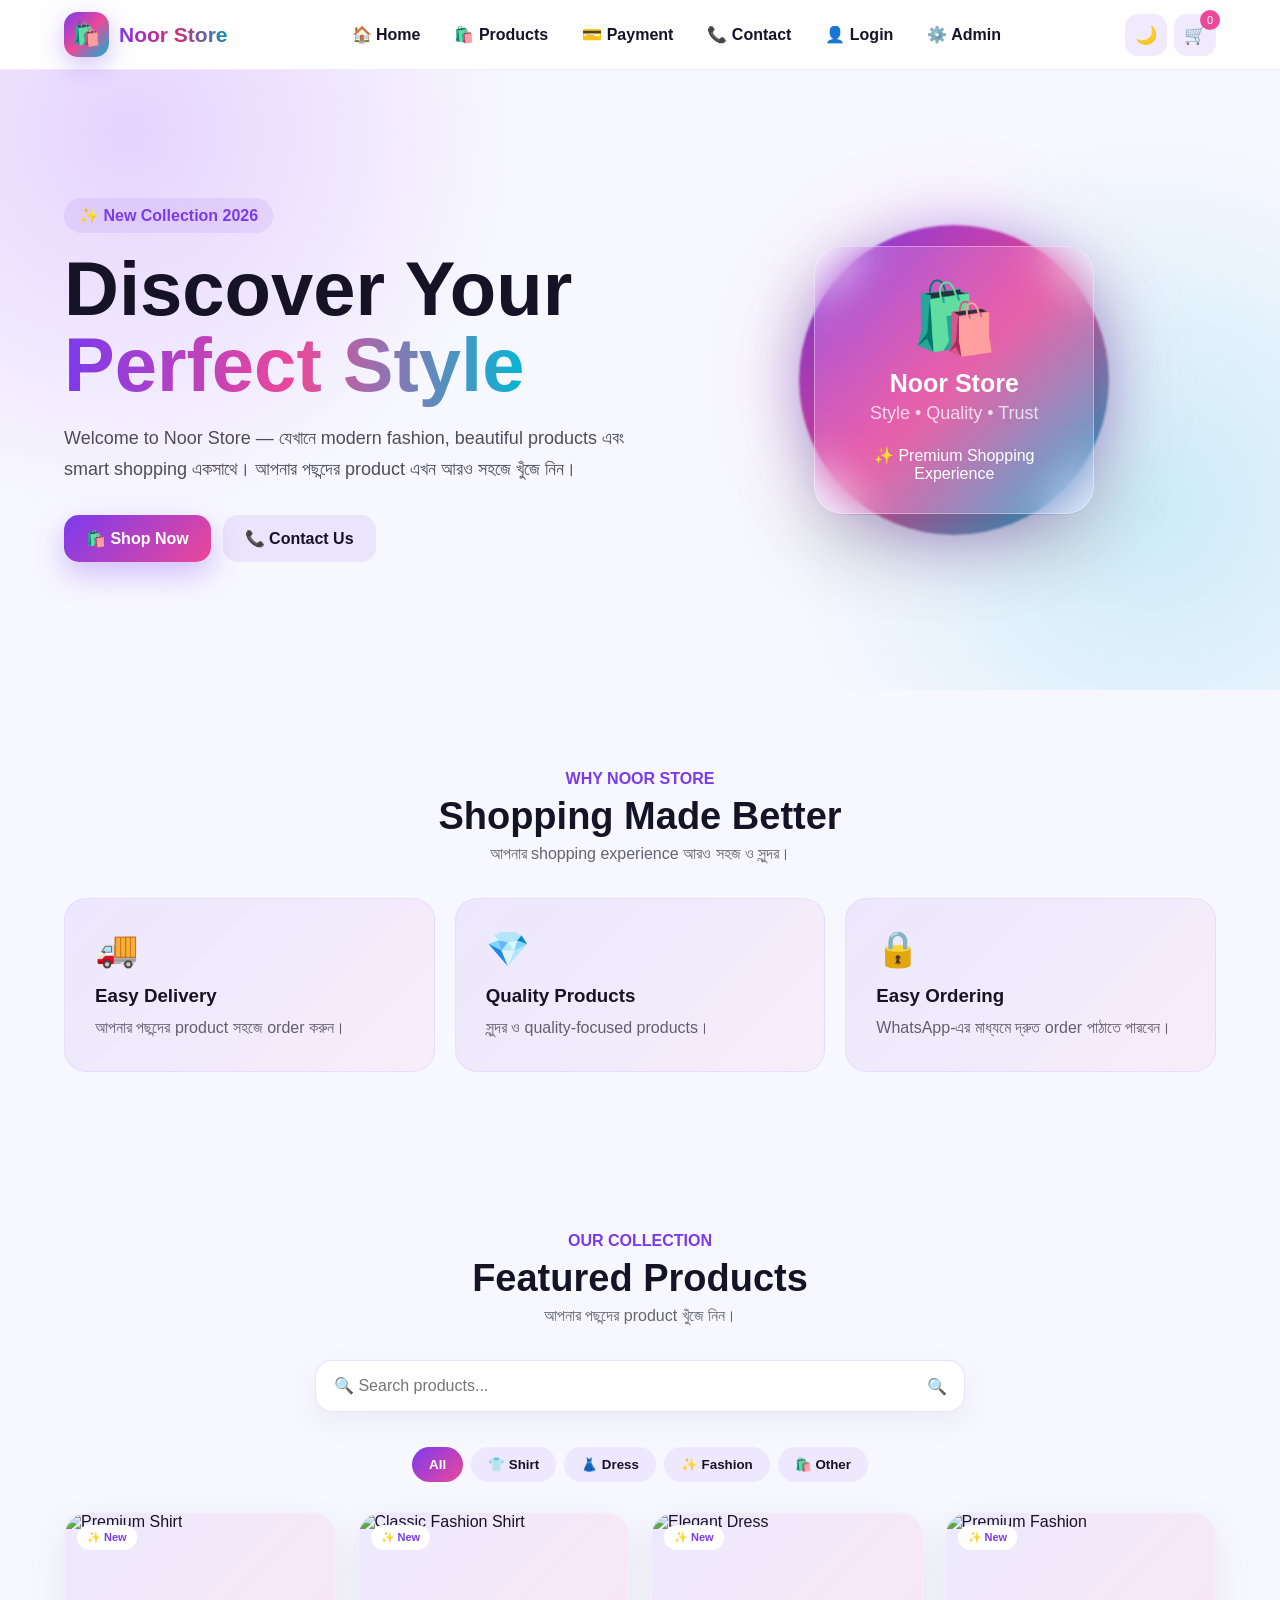
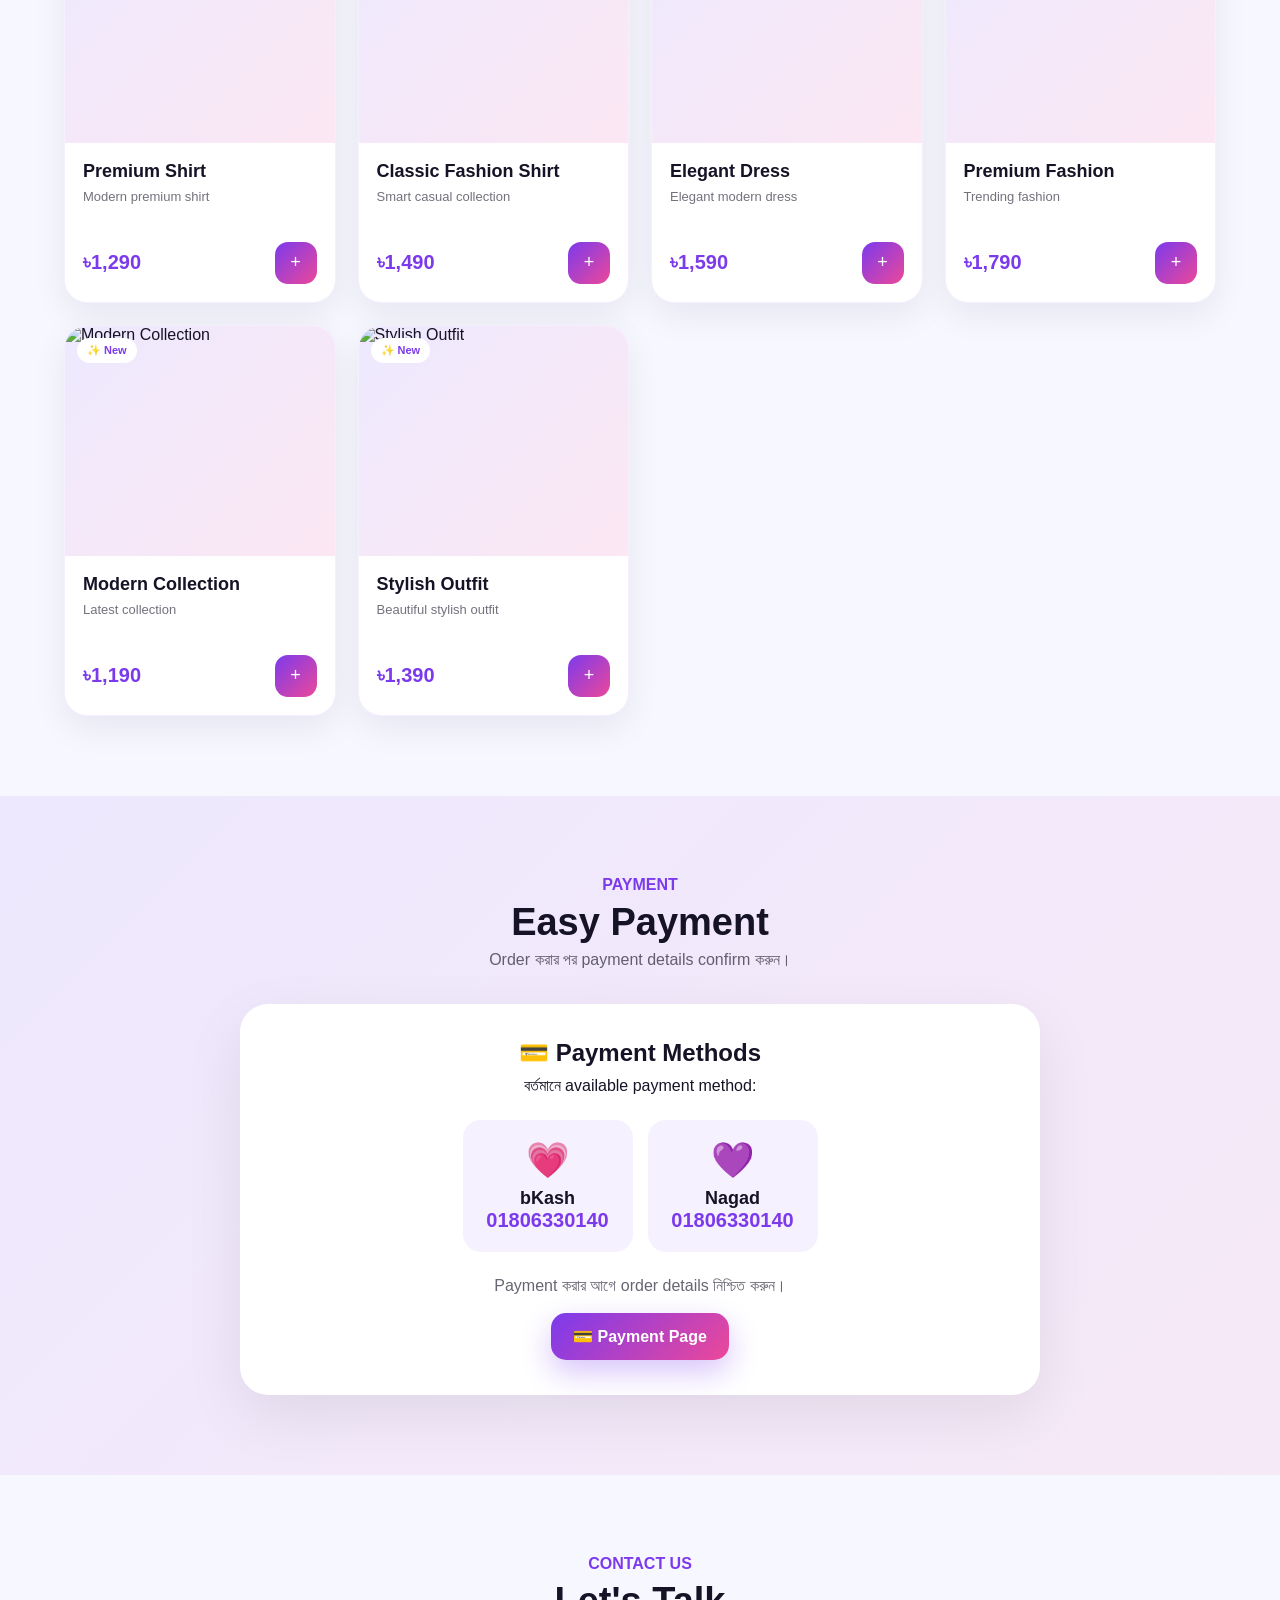
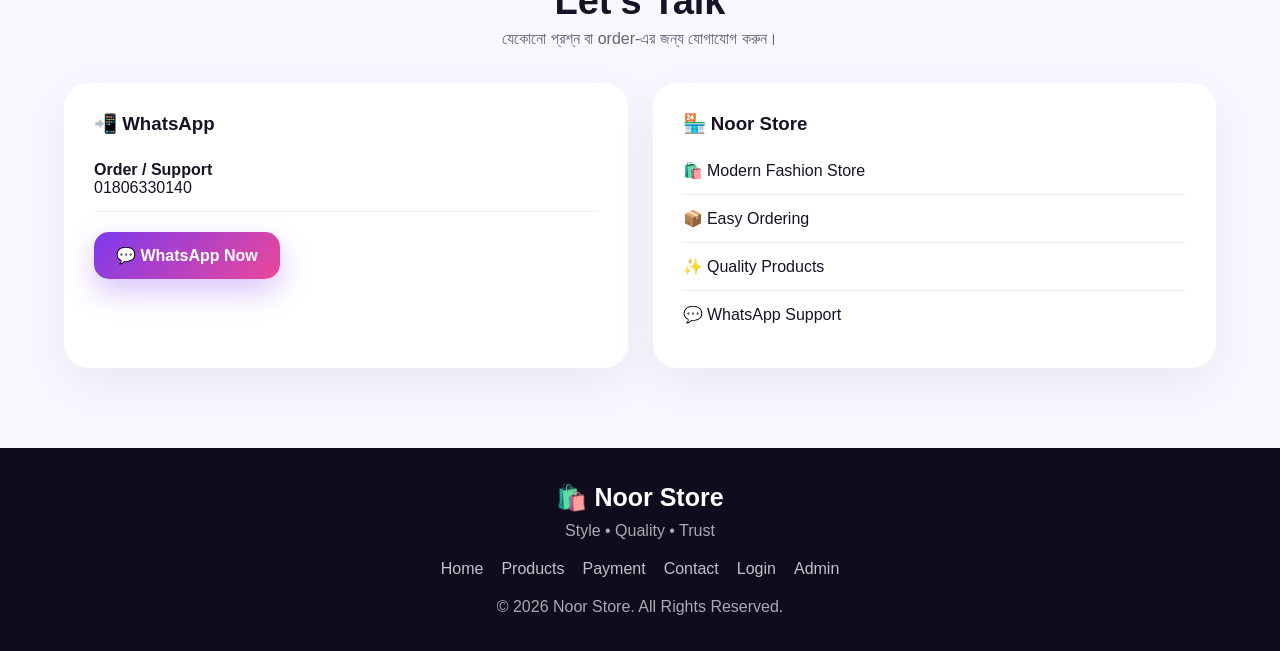
==== commit 8ca532cd: "Set new Noor Store design as homepage" ====
--- a/index.html
+++ b/index.html
@@ -1,509 +1,2439 @@
 <!DOCTYPE html>
-<html lang="bn">
+<html lang="en">
 <head>
 <meta charset="UTF-8">
 <meta name="viewport" content="width=device-width, initial-scale=1.0">
-
-<title>Noor Store</title>
+<meta name="theme-color" content="#7c3aed">
+<meta name="description" content="Noor Store - Modern Online Shopping">
+
+<title>Noor Store 🛍️</title>
 
 <style>
+/* =========================
+   NOOR STORE - MODERN DESIGN
+========================= */
 
 *{
-margin:0;
-padding:0;
-box-sizing:border-box;
+  margin:0;
+  padding:0;
+  box-sizing:border-box;
 }
 
 html{
-scroll-behavior:smooth;
+  scroll-behavior:smooth;
 }
 
 body{
-font-family:Arial,sans-serif;
-background:#f4f6f8;
-color:#222;
-}
+  font-family:Arial, Helvetica, sans-serif;
+  background:#f7f7ff;
+  color:#171326;
+  transition:.3s;
+  overflow-x:hidden;
+}
+
+body.dark{
+  background:#0d0b18;
+  color:#fff;
+}
+
+button,
+input{
+  font-family:inherit;
+}
+
+/* =========================
+   LOADING SCREEN
+========================= */
+
+#loader{
+  position:fixed;
+  inset:0;
+  z-index:99999;
+  display:flex;
+  align-items:center;
+  justify-content:center;
+  background:
+    radial-gradient(circle at 20% 20%,#a855f7 0,transparent 30%),
+    radial-gradient(circle at 80% 80%,#06b6d4 0,transparent 30%),
+    linear-gradient(135deg,#4c1d95,#7c3aed,#db2777);
+  transition:opacity .7s, visibility .7s;
+}
+
+#loader.hide{
+  opacity:0;
+  visibility:hidden;
+}
+
+.loader-box{
+  text-align:center;
+  color:white;
+}
+
+.loader-logo{
+  width:105px;
+  height:105px;
+  margin:auto;
+  border-radius:30px;
+  display:flex;
+  align-items:center;
+  justify-content:center;
+  font-size:48px;
+  background:rgba(255,255,255,.15);
+  border:1px solid rgba(255,255,255,.4);
+  box-shadow:
+    0 0 25px rgba(255,255,255,.35),
+    0 0 70px rgba(255,255,255,.15);
+  animation:logoFloat 2s infinite ease-in-out;
+  backdrop-filter:blur(15px);
+}
+
+.loader-box h1{
+  margin-top:20px;
+  font-size:32px;
+  letter-spacing:3px;
+}
+
+.loader-box p{
+  margin-top:8px;
+  opacity:.85;
+}
+
+.loader-bar{
+  width:190px;
+  height:5px;
+  margin:25px auto 0;
+  border-radius:20px;
+  background:rgba(255,255,255,.2);
+  overflow:hidden;
+}
+
+.loader-bar span{
+  display:block;
+  width:50%;
+  height:100%;
+  background:white;
+  border-radius:20px;
+  animation:loading 1.4s infinite;
+}
+
+@keyframes loading{
+  0%{transform:translateX(-100%)}
+  100%{transform:translateX(250%)}
+}
+
+@keyframes logoFloat{
+  0%,100%{transform:translateY(0) rotate(0)}
+  50%{transform:translateY(-10px) rotate(4deg)}
+}
+
+/* =========================
+   PARTICLES
+========================= */
+
+.particles{
+  position:absolute;
+  inset:0;
+  overflow:hidden;
+  pointer-events:none;
+}
+
+.particle{
+  position:absolute;
+  width:5px;
+  height:5px;
+  background:white;
+  border-radius:50%;
+  opacity:.5;
+  animation:particleMove linear infinite;
+}
+
+@keyframes particleMove{
+  from{
+    transform:translateY(110vh);
+  }
+  to{
+    transform:translateY(-10vh);
+  }
+}
+
+/* =========================
+   HEADER
+========================= */
 
 header{
-background:linear-gradient(135deg,#111,#333);
-color:white;
-text-align:center;
-padding:35px 15px;
-}
-
-header h1{
-font-size:42px;
-margin-bottom:8px;
-}
-
-header p{
-color:#ddd;
-font-size:17px;
-}
-
-nav{
-background:white;
-padding:15px;
-display:flex;
-justify-content:center;
-gap:20px;
-box-shadow:0 2px 8px rgba(0,0,0,0.12);
-position:sticky;
-top:0;
-z-index:50;
-}
-
-nav a{
-text-decoration:none;
-color:#111;
-font-weight:bold;
-}
+  position:sticky;
+  top:0;
+  z-index:1000;
+  padding:12px 5%;
+  background:rgba(255,255,255,.82);
+  border-bottom:1px solid rgba(124,58,237,.1);
+  backdrop-filter:blur(18px);
+}
+
+body.dark header{
+  background:rgba(13,11,24,.82);
+}
+
+.navbar{
+  max-width:1250px;
+  margin:auto;
+  display:flex;
+  align-items:center;
+  justify-content:space-between;
+  gap:15px;
+}
+
+.logo{
+  display:flex;
+  align-items:center;
+  gap:10px;
+  text-decoration:none;
+  color:inherit;
+}
+
+.logo-icon{
+  width:45px;
+  height:45px;
+  border-radius:14px;
+  display:flex;
+  align-items:center;
+  justify-content:center;
+  font-size:23px;
+  background:linear-gradient(135deg,#7c3aed,#ec4899,#06b6d4);
+  color:white;
+  box-shadow:0 8px 25px rgba(124,58,237,.3);
+}
+
+.logo-text{
+  font-size:21px;
+  font-weight:900;
+  background:linear-gradient(90deg,#7c3aed,#db2777,#0891b2);
+  -webkit-background-clip:text;
+  color:transparent;
+}
+
+.nav-links{
+  display:flex;
+  align-items:center;
+  gap:8px;
+}
+
+.nav-links a,
+.nav-button{
+  border:0;
+  background:none;
+  color:inherit;
+  text-decoration:none;
+  font-weight:700;
+  padding:10px 13px;
+  border-radius:12px;
+  cursor:pointer;
+  transition:.25s;
+}
+
+.nav-links a:hover,
+.nav-button:hover{
+  background:rgba(124,58,237,.1);
+  color:#7c3aed;
+}
+
+.nav-actions{
+  display:flex;
+  align-items:center;
+  gap:7px;
+}
+
+.icon-btn{
+  width:42px;
+  height:42px;
+  border:0;
+  border-radius:13px;
+  cursor:pointer;
+  background:rgba(124,58,237,.1);
+  font-size:18px;
+  color:inherit;
+}
+
+.cart-btn{
+  position:relative;
+}
+
+.cart-count{
+  position:absolute;
+  top:-4px;
+  right:-4px;
+  min-width:20px;
+  height:20px;
+  padding:0 5px;
+  border-radius:20px;
+  background:#ec4899;
+  color:white;
+  font-size:11px;
+  display:flex;
+  align-items:center;
+  justify-content:center;
+}
+
+.menu-btn{
+  display:none;
+}
+
+/* =========================
+   HERO
+========================= */
 
 .hero{
-text-align:center;
-padding:40px 15px 25px;
-}
-
-.hero h2{
-font-size:30px;
-margin-bottom:10px;
+  min-height:620px;
+  padding:80px 5%;
+  position:relative;
+  overflow:hidden;
+  display:flex;
+  align-items:center;
+  background:
+    radial-gradient(circle at 10% 10%,rgba(168,85,247,.22),transparent 30%),
+    radial-gradient(circle at 90% 70%,rgba(6,182,212,.18),transparent 30%);
+}
+
+.hero-inner{
+  max-width:1250px;
+  width:100%;
+  margin:auto;
+  display:grid;
+  grid-template-columns:1.05fr .95fr;
+  align-items:center;
+  gap:50px;
+}
+
+.badge{
+  display:inline-flex;
+  padding:8px 15px;
+  border-radius:30px;
+  background:rgba(124,58,237,.1);
+  color:#7c3aed;
+  font-weight:800;
+  margin-bottom:18px;
+}
+
+.hero h1{
+  font-size:clamp(42px,6vw,76px);
+  line-height:1;
+  margin-bottom:20px;
+}
+
+.gradient-text{
+  background:linear-gradient(90deg,#7c3aed,#ec4899,#06b6d4);
+  -webkit-background-clip:text;
+  color:transparent;
 }
 
 .hero p{
-color:#666;
-font-size:17px;
-}
-
-.products{
-width:94%;
-max-width:1200px;
-margin:auto;
-display:grid;
-grid-template-columns:repeat(auto-fit,minmax(230px,1fr));
-gap:20px;
-padding:20px 0 45px;
-}
-
-.card{
-background:white;
-border-radius:15px;
-overflow:hidden;
-box-shadow:0 5px 15px rgba(0,0,0,0.15);
-transition:transform 0.3s ease;
-}
-
-.card:hover{
-transform:translateY(-5px);
-}
-
-.card img{
-width:100%;
-height:260px;
-object-fit:cover;
-display:block;
-}
-
-.card-content{
-padding:15px;
-text-align:center;
-}
-
-.card-content h3{
-font-size:21px;
-margin-bottom:8px;
+  max-width:600px;
+  font-size:18px;
+  line-height:1.7;
+  opacity:.75;
+}
+
+.hero-buttons{
+  margin-top:30px;
+  display:flex;
+  flex-wrap:wrap;
+  gap:12px;
+}
+
+.primary-btn,
+.secondary-btn{
+  border:0;
+  padding:14px 22px;
+  border-radius:15px;
+  font-weight:800;
+  cursor:pointer;
+  text-decoration:none;
+  display:inline-flex;
+  align-items:center;
+  justify-content:center;
+  gap:8px;
+  transition:.25s;
+}
+
+.primary-btn{
+  color:white;
+  background:linear-gradient(135deg,#7c3aed,#ec4899);
+  box-shadow:0 12px 30px rgba(124,58,237,.3);
+}
+
+.secondary-btn{
+  color:inherit;
+  background:rgba(124,58,237,.1);
+}
+
+.primary-btn:hover,
+.secondary-btn:hover{
+  transform:translateY(-3px);
+}
+
+/* Hero visual */
+
+.hero-visual{
+  min-height:420px;
+  display:flex;
+  align-items:center;
+  justify-content:center;
+  position:relative;
+}
+
+.orb{
+  width:310px;
+  height:310px;
+  border-radius:50%;
+  background:linear-gradient(135deg,#7c3aed,#ec4899,#06b6d4);
+  filter:blur(1px);
+  box-shadow:
+    0 0 50px rgba(124,58,237,.3),
+    0 0 100px rgba(236,72,153,.15);
+  animation:orb 5s ease-in-out infinite;
+}
+
+.hero-card{
+  position:absolute;
+  width:280px;
+  padding:30px;
+  border-radius:28px;
+  color:white;
+  text-align:center;
+  background:rgba(255,255,255,.13);
+  border:1px solid rgba(255,255,255,.35);
+  backdrop-filter:blur(20px);
+  box-shadow:0 30px 80px rgba(0,0,0,.2);
+}
+
+.hero-card .big-icon{
+  font-size:70px;
+  margin-bottom:10px;
+}
+
+.hero-card h3{
+  font-size:25px;
+}
+
+@keyframes orb{
+  0%,100%{transform:scale(1) rotate(0)}
+  50%{transform:scale(1.08) rotate(8deg)}
+}
+
+/* =========================
+   SECTIONS
+========================= */
+
+section{
+  scroll-margin-top:90px;
+}
+
+.section{
+  padding:80px 5%;
+}
+
+.section-inner{
+  max-width:1250px;
+  margin:auto;
+}
+
+.section-title{
+  text-align:center;
+  margin-bottom:35px;
+}
+
+.section-title span{
+  color:#7c3aed;
+  font-weight:800;
+}
+
+.section-title h2{
+  font-size:38px;
+  margin:7px 0;
+}
+
+.section-title p{
+  opacity:.65;
+}
+
+/* =========================
+   SEARCH
+========================= */
+
+.search-box{
+  max-width:650px;
+  margin:0 auto 35px;
+  position:relative;
+}
+
+.search-box input{
+  width:100%;
+  padding:16px 50px 16px 18px;
+  border-radius:17px;
+  border:1px solid rgba(124,58,237,.15);
+  outline:none;
+  background:white;
+  color:#222;
+  font-size:16px;
+  box-shadow:0 10px 30px rgba(0,0,0,.05);
+}
+
+body.dark .search-box input{
+  background:#181426;
+  color:white;
+}
+
+.search-box span{
+  position:absolute;
+  right:18px;
+  top:50%;
+  transform:translateY(-50%);
+}
+
+/* =========================
+   CATEGORY FILTER
+========================= */
+
+.categories{
+  display:flex;
+  justify-content:center;
+  flex-wrap:wrap;
+  gap:8px;
+  margin-bottom:30px;
+}
+
+.category-btn{
+  border:0;
+  padding:10px 17px;
+  border-radius:30px;
+  background:rgba(124,58,237,.08);
+  color:inherit;
+  cursor:pointer;
+  font-weight:700;
+}
+
+.category-btn.active,
+.category-btn:hover{
+  color:white;
+  background:linear-gradient(135deg,#7c3aed,#ec4899);
+}
+
+/* =========================
+   PRODUCTS
+========================= */
+
+.products-grid{
+  display:grid;
+  grid-template-columns:repeat(4,1fr);
+  gap:22px;
+}
+
+.product-card{
+  overflow:hidden;
+  border-radius:23px;
+  background:white;
+  border:1px solid rgba(124,58,237,.08);
+  box-shadow:0 12px 35px rgba(20,10,50,.07);
+  transition:.3s;
+}
+
+body.dark .product-card{
+  background:#171322;
+  border-color:rgba(255,255,255,.06);
+}
+
+.product-card:hover{
+  transform:translateY(-7px);
+  box-shadow:0 20px 45px rgba(124,58,237,.15);
+}
+
+.product-image{
+  height:230px;
+  overflow:hidden;
+  position:relative;
+  background:linear-gradient(135deg,#ede9fe,#fce7f3);
+}
+
+.product-image img{
+  width:100%;
+  height:100%;
+  object-fit:cover;
+  transition:.5s;
+}
+
+.product-card:hover .product-image img{
+  transform:scale(1.07);
+}
+
+.product-tag{
+  position:absolute;
+  top:12px;
+  left:12px;
+  padding:6px 10px;
+  border-radius:20px;
+  background:white;
+  color:#7c3aed;
+  font-size:11px;
+  font-weight:900;
+}
+
+.product-info{
+  padding:18px;
+}
+
+.product-info h3{
+  font-size:18px;
+  margin-bottom:7px;
+}
+
+.product-info p{
+  font-size:13px;
+  opacity:.6;
+  min-height:38px;
+}
+
+.product-bottom{
+  margin-top:15px;
+  display:flex;
+  justify-content:space-between;
+  align-items:center;
+  gap:10px;
 }
 
 .price{
-color:green;
-font-size:22px;
-font-weight:bold;
-margin:10px 0;
-}
-
-.order-btn{
-background:#25D366;
-color:white;
-border:0;
-padding:12px;
-width:100%;
-border-radius:8px;
-font-size:17px;
-font-weight:bold;
-cursor:pointer;
-}
-
-.order-btn:hover{
-background:#1daa50;
-}
-
-.box{
-display:none;
-position:fixed;
-top:50%;
-left:50%;
-transform:translate(-50%,-50%);
-background:white;
-width:90%;
-max-width:420px;
-padding:25px;
-border-radius:15px;
-box-shadow:0 5px 25px rgba(0,0,0,0.4);
-z-index:999;
-}
-
-.box h2{
-text-align:center;
-margin-bottom:15px;
-}
-
-.box input,
-.box textarea,
-.box select{
-width:100%;
-padding:12px;
-margin:8px 0;
-border:1px solid #ccc;
-border-radius:8px;
-font-size:16px;
-}
-
-.box textarea{
-min-height:90px;
-resize:vertical;
-}
-
-.box button{
-width:100%;
-padding:12px;
-margin-top:8px;
-border:0;
-border-radius:8px;
-font-size:16px;
-font-weight:bold;
-cursor:pointer;
+  font-size:20px;
+  font-weight:900;
+  color:#7c3aed;
+}
+
+.add-cart{
+  border:0;
+  width:42px;
+  height:42px;
+  border-radius:13px;
+  color:white;
+  background:linear-gradient(135deg,#7c3aed,#ec4899);
+  cursor:pointer;
+  font-size:18px;
+}
+
+/* =========================
+   FEATURES
+========================= */
+
+.features{
+  display:grid;
+  grid-template-columns:repeat(3,1fr);
+  gap:20px;
+}
+
+.feature{
+  padding:30px;
+  border-radius:22px;
+  background:linear-gradient(
+    135deg,
+    rgba(124,58,237,.08),
+    rgba(236,72,153,.05)
+  );
+  border:1px solid rgba(124,58,237,.08);
+}
+
+.feature-icon{
+  font-size:35px;
+  margin-bottom:15px;
+}
+
+.feature h3{
+  margin-bottom:8px;
+}
+
+.feature p{
+  opacity:.65;
+  line-height:1.6;
+}
+
+/* =========================
+   PAYMENT
+========================= */
+
+.payment-section{
+  background:linear-gradient(
+    135deg,
+    rgba(124,58,237,.08),
+    rgba(236,72,153,.08)
+  );
+}
+
+.payment-box{
+  max-width:800px;
+  margin:auto;
+  padding:35px;
+  border-radius:28px;
+  background:white;
+  box-shadow:0 20px 60px rgba(0,0,0,.08);
+  text-align:center;
+}
+
+body.dark .payment-box{
+  background:#171322;
+}
+
+.payment-box h2{
+  margin-bottom:10px;
+}
+
+.payment-methods{
+  display:flex;
+  justify-content:center;
+  flex-wrap:wrap;
+  gap:15px;
+  margin:25px 0;
+}
+
+.payment-method{
+  min-width:170px;
+  padding:20px;
+  border-radius:18px;
+  background:rgba(124,58,237,.07);
+}
+
+.payment-method strong{
+  display:block;
+  font-size:18px;
+  margin-top:7px;
+}
+
+.payment-number{
+  font-size:20px;
+  font-weight:900;
+  color:#7c3aed;
+}
+
+/* =========================
+   CONTACT
+========================= */
+
+.contact-grid{
+  display:grid;
+  grid-template-columns:1fr 1fr;
+  gap:25px;
+}
+
+.contact-card{
+  padding:30px;
+  border-radius:24px;
+  background:white;
+  box-shadow:0 15px 45px rgba(0,0,0,.06);
+}
+
+body.dark .contact-card{
+  background:#171322;
+}
+
+.contact-card h3{
+  margin-bottom:12px;
+}
+
+.contact-item{
+  padding:14px 0;
+  border-bottom:1px solid rgba(124,58,237,.1);
+}
+
+.contact-item:last-child{
+  border-bottom:0;
+}
+
+/* =========================
+   CART DRAWER
+========================= */
+
+.cart-overlay{
+  position:fixed;
+  inset:0;
+  background:rgba(0,0,0,.45);
+  z-index:5000;
+  opacity:0;
+  visibility:hidden;
+  transition:.3s;
+}
+
+.cart-overlay.show{
+  opacity:1;
+  visibility:visible;
+}
+
+.cart-drawer{
+  position:absolute;
+  right:0;
+  top:0;
+  width:min(430px,92%);
+  height:100%;
+  background:white;
+  color:#171326;
+  padding:25px;
+  transform:translateX(100%);
+  transition:.35s;
+  overflow:auto;
+}
+
+body.dark .cart-drawer{
+  background:#171322;
+  color:white;
+}
+
+.cart-overlay.show .cart-drawer{
+  transform:translateX(0);
+}
+
+.cart-head{
+  display:flex;
+  justify-content:space-between;
+  align-items:center;
+  margin-bottom:25px;
+}
+
+.close-cart{
+  border:0;
+  background:rgba(124,58,237,.1);
+  width:38px;
+  height:38px;
+  border-radius:12px;
+  cursor:pointer;
+  font-size:20px;
+}
+
+.cart-item{
+  display:flex;
+  gap:12px;
+  align-items:center;
+  padding:12px 0;
+  border-bottom:1px solid rgba(124,58,237,.1);
+}
+
+.cart-item img{
+  width:65px;
+  height:65px;
+  object-fit:cover;
+  border-radius:12px;
+}
+
+.cart-item-info{
+  flex:1;
+}
+
+.cart-item-info h4{
+  font-size:14px;
+}
+
+.cart-item-info p{
+  color:#7c3aed;
+  font-weight:800;
+  margin-top:5px;
+}
+
+.remove-item{
+  border:0;
+  background:none;
+  cursor:pointer;
+  font-size:17px;
+}
+
+.cart-total{
+  margin-top:25px;
+  padding-top:20px;
+  border-top:2px solid rgba(124,58,237,.1);
+  display:flex;
+  justify-content:space-between;
+  font-size:20px;
+  font-weight:900;
 }
 
 .whatsapp-btn{
-background:#25D366;
-color:white;
-}
-
-.payment-btn{
-background:#0b8f55;
-color:white;
-}
-
-.close-btn{
-background:#d9534f;
-color:white;
-}
+  width:100%;
+  margin-top:18px;
+  padding:15px;
+  border:0;
+  border-radius:15px;
+  background:#25d366;
+  color:white;
+  font-weight:900;
+  cursor:pointer;
+}
+
+/* =========================
+   TOAST
+========================= */
+
+#toast{
+  position:fixed;
+  left:50%;
+  bottom:25px;
+  transform:translate(-50%,120px);
+  background:#171326;
+  color:white;
+  padding:13px 20px;
+  border-radius:15px;
+  z-index:10000;
+  opacity:0;
+  transition:.35s;
+  box-shadow:0 10px 30px rgba(0,0,0,.25);
+}
+
+#toast.show{
+  opacity:1;
+  transform:translate(-50%,0);
+}
+
+/* =========================
+   FOOTER
+========================= */
 
 footer{
-background:#111;
-color:white;
-text-align:center;
-padding:25px 15px;
-margin-top:30px;
-line-height:1.8;
-}
-
-.empty-message{
-grid-column:1/-1;
-text-align:center;
-background:white;
-padding:30px;
-border-radius:12px;
-color:#666;
-}
-
-@media(max-width:600px){
-
-header h1{
-font-size:34px;
-}
-
-nav{
-gap:12px;
-font-size:14px;
-flex-wrap:wrap;
-}
-
-.hero h2{
-font-size:25px;
-}
-
-.products{
-width:92%;
-grid-template-columns:1fr;
-}
-
-.card img{
-height:300px;
-}
-
-}
-
+  padding:35px 5%;
+  background:#100b1d;
+  color:white;
+  text-align:center;
+}
+
+.footer-logo{
+  font-size:25px;
+  font-weight:900;
+  margin-bottom:10px;
+}
+
+footer p{
+  opacity:.65;
+}
+
+.footer-links{
+  margin:20px 0;
+  display:flex;
+  justify-content:center;
+  flex-wrap:wrap;
+  gap:18px;
+}
+
+.footer-links a{
+  color:white;
+  text-decoration:none;
+  opacity:.75;
+}
+
+.footer-links a:hover{
+  opacity:1;
+}
+
+/* =========================
+   RESPONSIVE
+========================= */
+
+@media(max-width:1000px){
+  .products-grid{
+    grid-template-columns:repeat(3,1fr);
+  }
+
+  .hero-inner{
+    grid-template-columns:1fr;
+    text-align:center;
+  }
+
+  .hero p{
+    margin:auto;
+  }
+
+  .hero-buttons{
+    justify-content:center;
+  }
+}
+
+@media(max-width:760px){
+
+  header{
+    padding:10px 4%;
+  }
+
+  .nav-links{
+    position:absolute;
+    left:4%;
+    right:4%;
+    top:72px;
+    display:none;
+    flex-direction:column;
+    align-items:stretch;
+    padding:12px;
+    border-radius:18px;
+    background:white;
+    box-shadow:0 20px 50px rgba(0,0,0,.15);
+  }
+
+  body.dark .nav-links{
+    background:#171322;
+  }
+
+  .nav-links.show{
+    display:flex;
+  }
+
+  .nav-links a{
+    text-align:center;
+  }
+
+  .menu-btn{
+    display:block;
+  }
+
+  .hero{
+    min-height:auto;
+    padding:70px 5%;
+  }
+
+  .hero-visual{
+    min-height:350px;
+  }
+
+  .orb{
+    width:250px;
+    height:250px;
+  }
+
+  .products-grid{
+    grid-template-columns:repeat(2,1fr);
+    gap:14px;
+  }
+
+  .product-image{
+    height:190px;
+  }
+
+  .features{
+    grid-template-columns:1fr;
+  }
+
+  .contact-grid{
+    grid-template-columns:1fr;
+  }
+
+  .section{
+    padding:60px 5%;
+  }
+
+  .section-title h2{
+    font-size:30px;
+  }
+}
+
+@media(max-width:480px){
+
+  .logo-text{
+    font-size:18px;
+  }
+
+  .nav-actions{
+    gap:3px;
+  }
+
+  .icon-btn{
+    width:38px;
+    height:38px;
+  }
+
+  .hero h1{
+    font-size:42px;
+  }
+
+  .hero-card{
+    width:235px;
+  }
+
+  .products-grid{
+    grid-template-columns:1fr 1fr;
+  }
+
+  .product-image{
+    height:160px;
+  }
+
+  .product-info{
+    padding:13px;
+  }
+
+  .product-info h3{
+    font-size:15px;
+  }
+
+  .product-info p{
+    font-size:11px;
+  }
+
+  .price{
+    font-size:17px;
+  }
+
+  .add-cart{
+    width:38px;
+    height:38px;
+  }
+
+  .payment-box,
+  .contact-card{
+    padding:22px;
+  }
+}
 </style>
 </head>
 
 <body>
 
-<header id="home">
-<h1>Noor Store</h1>
-<p>Welcome to Fatematun Noor Store</p>
+<!-- =========================
+     LOADING SCREEN
+========================= -->
+
+<div id="loader">
+
+  <div class="particles">
+    <span class="particle" style="left:10%;animation-duration:7s"></span>
+    <span class="particle" style="left:20%;animation-duration:9s"></span>
+    <span class="particle" style="left:35%;animation-duration:6s"></span>
+    <span class="particle" style="left:50%;animation-duration:8s"></span>
+    <span class="particle" style="left:65%;animation-duration:10s"></span>
+    <span class="particle" style="left:80%;animation-duration:7s"></span>
+    <span class="particle" style="left:90%;animation-duration:11s"></span>
+  </div>
+
+  <div class="loader-box">
+    <div class="loader-logo">🛍️</div>
+    <h1>NOOR STORE</h1>
+    <p>Welcome to a world of style ✨</p>
+
+    <div class="loader-bar">
+      <span></span>
+    </div>
+  </div>
+
+</div>
+
+
+<!-- =========================
+     HEADER
+========================= -->
+
+<header>
+
+  <nav class="navbar">
+
+    <a href="#home" class="logo">
+
+      <div class="logo-icon">
+        🛍️
+      </div>
+
+      <div class="logo-text">
+        Noor Store
+      </div>
+
+    </a>
+
+
+    <div class="nav-links" id="navLinks">
+
+      <a href="#home">🏠 Home</a>
+
+      <a href="#products">🛍️ Products</a>
+
+      <a href="#payment">💳 Payment</a>
+
+      <a href="#contact">📞 Contact</a>
+
+      <a href="login.html">👤 Login</a>
+
+      <a href="admin.html">⚙️ Admin</a>
+
+    </div>
+
+
+    <div class="nav-actions">
+
+      <button class="icon-btn" id="themeBtn" onclick="toggleTheme()">
+        🌙
+      </button>
+
+      <button class="icon-btn cart-btn" onclick="openCart()">
+        🛒
+        <span class="cart-count" id="cartCount">0</span>
+      </button>
+
+      <button class="icon-btn menu-btn" onclick="toggleMenu()">
+        ☰
+      </button>
+
+    </div>
+
+  </nav>
+
 </header>
 
-<nav>
-<a href="#home">Home</a>
-<a href="#products">Products</a>
-<a href="login.html">Login</a>
-<a href="#contact">Contact</a>
-</nav>
-
-<section class="hero">
-<h2>আমাদের নতুন কালেকশন</h2>
-<p>সুন্দর ও আধুনিক পোশাক সাশ্রয়ী দামে</p>
+
+<!-- =========================
+     HOME
+========================= -->
+
+<main>
+
+<section id="home" class="hero">
+
+  <div class="hero-inner">
+
+    <div>
+
+      <span class="badge">
+        ✨ New Collection 2026
+      </span>
+
+      <h1>
+        Discover Your
+        <span class="gradient-text">
+          Perfect Style
+        </span>
+      </h1>
+
+      <p>
+        Welcome to Noor Store — যেখানে modern fashion,
+        beautiful products এবং smart shopping একসাথে।
+        আপনার পছন্দের product এখন আরও সহজে খুঁজে নিন।
+      </p>
+
+      <div class="hero-buttons">
+
+        <a href="#products" class="primary-btn">
+          🛍️ Shop Now
+        </a>
+
+        <a href="#contact" class="secondary-btn">
+          📞 Contact Us
+        </a>
+
+      </div>
+
+    </div>
+
+
+    <div class="hero-visual">
+
+      <div class="orb"></div>
+
+      <div class="hero-card">
+
+        <div class="big-icon">
+          🛍️
+        </div>
+
+        <h3>
+          Noor Store
+        </h3>
+
+        <p>
+          Style • Quality • Trust
+        </p>
+
+        <br>
+
+        <span>
+          ✨ Premium Shopping Experience
+        </span>
+
+      </div>
+
+    </div>
+
+  </div>
+
 </section>
 
-<main class="products" id="products">
-
-<!-- Product JavaScript দিয়ে এখানে দেখাবে -->
+
+<!-- =========================
+     FEATURES
+========================= -->
+
+<section class="section">
+
+  <div class="section-inner">
+
+    <div class="section-title">
+
+      <span>WHY NOOR STORE</span>
+
+      <h2>
+        Shopping Made Better
+      </h2>
+
+      <p>
+        আপনার shopping experience আরও সহজ ও সুন্দর।
+      </p>
+
+    </div>
+
+
+    <div class="features">
+
+      <div class="feature">
+
+        <div class="feature-icon">
+          🚚
+        </div>
+
+        <h3>
+          Easy Delivery
+        </h3>
+
+        <p>
+          আপনার পছন্দের product সহজে order করুন।
+        </p>
+
+      </div>
+
+
+      <div class="feature">
+
+        <div class="feature-icon">
+          💎
+        </div>
+
+        <h3>
+          Quality Products
+        </h3>
+
+        <p>
+          সুন্দর ও quality-focused products।
+        </p>
+
+      </div>
+
+
+      <div class="feature">
+
+        <div class="feature-icon">
+          🔒
+        </div>
+
+        <h3>
+          Easy Ordering
+        </h3>
+
+        <p>
+          WhatsApp-এর মাধ্যমে দ্রুত order পাঠাতে পারবেন।
+        </p>
+
+      </div>
+
+    </div>
+
+  </div>
+
+</section>
+
+
+<!-- =========================
+     PRODUCTS
+========================= -->
+
+<section id="products" class="section">
+
+  <div class="section-inner">
+
+    <div class="section-title">
+
+      <span>OUR COLLECTION</span>
+
+      <h2>
+        Featured Products
+      </h2>
+
+      <p>
+        আপনার পছন্দের product খুঁজে নিন।
+      </p>
+
+    </div>
+
+
+    <div class="search-box">
+
+      <input
+        type="search"
+        id="searchInput"
+        placeholder="🔍 Search products..."
+        oninput="searchProducts()"
+      >
+
+      <span>
+        🔍
+      </span>
+
+    </div>
+
+
+    <div class="categories">
+
+      <button
+        class="category-btn active"
+        onclick="filterCategory('all',this)">
+        All
+      </button>
+
+      <button
+        class="category-btn"
+        onclick="filterCategory('shirt',this)">
+        👕 Shirt
+      </button>
+
+      <button
+        class="category-btn"
+        onclick="filterCategory('dress',this)">
+        👗 Dress
+      </button>
+
+      <button
+        class="category-btn"
+        onclick="filterCategory('fashion',this)">
+        ✨ Fashion
+      </button>
+
+      <button
+        class="category-btn"
+        onclick="filterCategory('other',this)">
+        🛍️ Other
+      </button>
+
+    </div>
+
+
+    <div
+      class="products-grid"
+      id="productsGrid">
+    </div>
+
+  </div>
+
+</section>
+
+
+<!-- =========================
+     PAYMENT
+========================= -->
+
+<section id="payment" class="section payment-section">
+
+  <div class="section-inner">
+
+    <div class="section-title">
+
+      <span>PAYMENT</span>
+
+      <h2>
+        Easy Payment
+      </h2>
+
+      <p>
+        Order করার পর payment details confirm করুন।
+      </p>
+
+    </div>
+
+
+    <div class="payment-box">
+
+      <h2>
+        💳 Payment Methods
+      </h2>
+
+      <p>
+        বর্তমানে available payment method:
+      </p>
+
+
+      <div class="payment-methods">
+
+        <div class="payment-method">
+
+          <div style="font-size:35px;">
+            💗
+          </div>
+
+          <strong>
+            bKash
+          </strong>
+
+          <div class="payment-number">
+            01806330140
+          </div>
+
+        </div>
+
+
+        <div class="payment-method">
+
+          <div style="font-size:35px;">
+            💜
+          </div>
+
+          <strong>
+            Nagad
+          </strong>
+
+          <div class="payment-number">
+            01806330140
+          </div>
+
+        </div>
+
+      </div>
+
+
+      <p style="opacity:.65;">
+        Payment করার আগে order details নিশ্চিত করুন।
+      </p>
+
+
+      <br>
+
+      <a
+        href="payment.html"
+        class="primary-btn">
+        💳 Payment Page
+      </a>
+
+    </div>
+
+  </div>
+
+</section>
+
+
+<!-- =========================
+     CONTACT
+========================= -->
+
+<section id="contact" class="section">
+
+  <div class="section-inner">
+
+    <div class="section-title">
+
+      <span>CONTACT US</span>
+
+      <h2>
+        Let's Talk
+      </h2>
+
+      <p>
+        যেকোনো প্রশ্ন বা order-এর জন্য যোগাযোগ করুন।
+      </p>
+
+    </div>
+
+
+    <div class="contact-grid">
+
+      <div class="contact-card">
+
+        <h3>
+          📲 WhatsApp
+        </h3>
+
+        <div class="contact-item">
+          <strong>
+            Order / Support
+          </strong>
+
+          <br>
+
+          01806330140
+        </div>
+
+
+        <a
+          href="https://wa.me/8801806330140"
+          target="_blank"
+          class="primary-btn"
+          style="margin-top:20px;">
+          💬 WhatsApp Now
+        </a>
+
+      </div>
+
+
+      <div class="contact-card">
+
+        <h3>
+          🏪 Noor Store
+        </h3>
+
+        <div class="contact-item">
+          🛍️ Modern Fashion Store
+        </div>
+
+        <div class="contact-item">
+          📦 Easy Ordering
+        </div>
+
+        <div class="contact-item">
+          ✨ Quality Products
+        </div>
+
+        <div class="contact-item">
+          💬 WhatsApp Support
+        </div>
+
+      </div>
+
+    </div>
+
+  </div>
+
+</section>
 
 </main>
-<!-- Order Form -->
-
-<div class="box" id="orderBox">
-
-<h2>অর্ডার করুন</h2>
-
-<input id="customerName" placeholder="আপনার নাম">
-
-<input id="customerMobile" placeholder="মোবাইল নাম্বার">
-
-<textarea id="customerAddress" placeholder="আপনার ঠিকানা"></textarea>
-
-
-<button class="whatsapp-btn" onclick="sendWhatsApp()">
-WhatsApp Order
-</button>
-
-
-<button class="close-btn" onclick="closeOrder()">
-Close
-</button>
+
+
+<!-- =========================
+     CART
+========================= -->
+
+<div
+  class="cart-overlay"
+  id="cartOverlay"
+  onclick="closeCartOutside(event)">
+
+  <div class="cart-drawer">
+
+    <div class="cart-head">
+
+      <h2>
+        🛒 Your Cart
+      </h2>
+
+      <button
+        class="close-cart"
+        onclick="closeCart()">
+        ×
+      </button>
+
+    </div>
+
+
+    <div id="cartItems">
+
+      <p style="opacity:.6;text-align:center;">
+        Your cart is empty.
+      </p>
+
+    </div>
+
+
+    <div class="cart-total">
+
+      <span>
+        Total
+      </span>
+
+      <span id="cartTotal">
+        ৳0
+      </span>
+
+    </div>
+
+
+    <button
+      class="whatsapp-btn"
+      onclick="orderWhatsApp()">
+      📲 Order via WhatsApp
+    </button>
+
+  </div>
 
 </div>
 
 
-
-<!-- Payment Box -->
-
-<div class="box" id="paymentBox">
-
-<h2>Payment</h2>
-
-<p style="text-align:center;font-size:18px;">
-bKash: 01828181285
-</p>
-
-<p style="text-align:center;font-size:18px;">
-Nagad: 01828181285
-</p>
-
-
-<input id="transaction" placeholder="Transaction ID">
-
-
-<button class="payment-btn" onclick="confirmPayment()">
-Confirm Payment
-</button>
-
-
-<button class="close-btn" onclick="closePayment()">
-Close
-</button>
-
+<!-- =========================
+     TOAST
+========================= -->
+
+<div id="toast">
+  Added to cart 🛒
 </div>
 
 
-
-<footer id="contact">
-
-<p>অর্ডারের জন্য যোগাযোগ করুন</p>
-
-<p>WhatsApp: 01828181285</p>
-
-<p>Noor Store © 2026</p>
+<!-- =========================
+     FOOTER
+========================= -->
+
+<footer>
+
+  <div class="footer-logo">
+    🛍️ Noor Store
+  </div>
+
+  <p>
+    Style • Quality • Trust
+  </p>
+
+
+  <div class="footer-links">
+
+    <a href="#home">
+      Home
+    </a>
+
+    <a href="#products">
+      Products
+    </a>
+
+    <a href="#payment">
+      Payment
+    </a>
+
+    <a href="#contact">
+      Contact
+    </a>
+
+    <a href="login.html">
+      Login
+    </a>
+
+    <a href="admin.html">
+      Admin
+    </a>
+
+  </div>
+
+
+  <p>
+    © 2026 Noor Store. All Rights Reserved.
+  </p>
 
 </footer>
+
+
 <script>
 
-let products = JSON.parse(localStorage.getItem("products")) || [];
-
-
-function showProducts(){
-
-let area = document.getElementById("products");
-
-let html = "";
-
-
-if(products.length === 0){
-
-html = `
-<div class="empty-message">
-এখনো কোনো Product যোগ করা হয়নি
-</div>
-`;
-
-}else{
-
-
-products.forEach((p,index)=>{
-
-html += `
-
-<div class="card">
-
-<img src="${p.image}">
-
-<div class="card-content">
-
-<h3>${p.name}</h3>
-
-<p class="price">৳${p.price}</p>
-
-
-<button class="order-btn" onclick="openOrder()">
-Order Now
-</button>
-
-
-</div>
-
-</div>
-
-`;
+/* =========================
+   NOOR STORE JAVASCRIPT
+========================= */
+
+
+/* =========================
+   LOADER
+========================= */
+
+window.addEventListener("load",function(){
+
+  setTimeout(function(){
+
+    document
+      .getElementById("loader")
+      .classList.add("hide");
+
+  },1800);
 
 });
 
 
-}
-
-
-area.innerHTML = html;
-
-
-}
-
-
-showProducts();
-
-
-
-
-// Order Form
-
-function openOrder(){
-
-document.getElementById("orderBox").style.display="block";
-
-}
-
-
-function closeOrder(){
-
-document.getElementById("orderBox").style.display="none";
-
-}
-
-
-
-function sendWhatsApp(){
-
-let name =
-document.getElementById("customerName").value;
-
-
-let mobile =
-document.getElementById("customerMobile").value;
-
-
-let address =
-document.getElementById("customerAddress").value;
-
-
-
-if(!name || !mobile || !address){
-
-alert("সব তথ্য পূরণ করুন");
-
-return;
-
-}
-
-
-
-let text =
-"New Order\n\n"+
-"Name: "+name+
-"\nMobile: "+mobile+
-"\nAddress: "+address;
-
-
-
-let number="8801828181285";
-
-
-let link =
-"https://wa.me/"+number+
-"?text="+encodeURIComponent(text);
-
-
-
-window.open(link,"_blank");
-
-
-}
-
-
-
-
-// Payment
-
-function closePayment(){
-
-document.getElementById("paymentBox").style.display="none";
-
-}
-
-
-
-function confirmPayment(){
-
-let trx =
-document.getElementById("transaction").value;
-
-
-if(!trx){
-
-alert("Transaction ID দিন");
-
-return;
-
-}
-
-
-alert("Payment Submitted Successfully");
-
-
-closePayment();
-
-}
-
+/* =========================
+   DEFAULT PRODUCTS
+========================= */
+
+const defaultProducts = [
+
+  {
+    id:1,
+    name:"Premium Shirt",
+    price:1290,
+    category:"shirt",
+    image:"https://images.unsplash.com/photo-1602810318383-e386cc2a3ccf?auto=format&fit=crop&w=800&q=80",
+    description:"Modern premium shirt"
+  },
+
+  {
+    id:2,
+    name:"Classic Fashion Shirt",
+    price:1490,
+    category:"shirt",
+    image:"https://images.unsplash.com/photo-1596755094514-f87e34085b2c?auto=format&fit=crop&w=800&q=80",
+    description:"Smart casual collection"
+  },
+
+  {
+    id:3,
+    name:"Elegant Dress",
+    price:1590,
+    category:"dress",
+    image:"https://images.unsplash.com/photo-1595777457583-95e059d581b8?auto=format&fit=crop&w=800&q=80",
+    description:"Elegant modern dress"
+  },
+
+  {
+    id:4,
+    name:"Premium Fashion",
+    price:1790,
+    category:"fashion",
+    image:"https://images.unsplash.com/photo-1496747611176-843222e1e57c?auto=format&fit=crop&w=800&q=80",
+    description:"Trending fashion"
+  },
+
+  {
+    id:5,
+    name:"Modern Collection",
+    price:1190,
+    category:"fashion",
+    image:"https://images.unsplash.com/photo-1483985988355-763728e1935b?auto=format&fit=crop&w=800&q=80",
+    description:"Latest collection"
+  },
+
+  {
+    id:6,
+    name:"Stylish Outfit",
+    price:1390,
+    category:"other",
+    image:"https://images.unsplash.com/photo-1445205170230-053b83016050?auto=format&fit=crop&w=800&q=80",
+    description:"Beautiful stylish outfit"
+  }
+
+];
+
+
+/* =========================
+   PRODUCTS FROM LOCAL STORAGE
+========================= */
+
+let products;
+
+try{
+
+  const savedProducts =
+    localStorage.getItem("products");
+
+  if(savedProducts){
+
+    products =
+      JSON.parse(savedProducts);
+
+    if(!Array.isArray(products) || products.length===0){
+      products = defaultProducts;
+    }
+
+  }else{
+
+    products = defaultProducts;
+
+  }
+
+}catch(error){
+
+  products = defaultProducts;
+
+}
+
+
+/* =========================
+   CART
+========================= */
+
+let cart = [];
+
+try{
+
+  cart =
+    JSON.parse(
+      localStorage.getItem("noorCart")
+    ) || [];
+
+}catch(error){
+
+  cart=[];
+
+}
+
+
+/* =========================
+   DISPLAY PRODUCTS
+========================= */
+
+let currentCategory = "all";
+
+
+function displayProducts(list = products){
+
+  const grid =
+    document.getElementById("productsGrid");
+
+  if(!list.length){
+
+    grid.innerHTML = `
+      <div style="
+        grid-column:1/-1;
+        text-align:center;
+        padding:50px;
+        opacity:.6;
+      ">
+        <div style="font-size:50px;">😔</div>
+        <h3>No products found</h3>
+        <p>Try another search.</p>
+      </div>
+    `;
+
+    return;
+
+  }
+
+
+  grid.innerHTML = list.map(product => `
+
+    <div class="product-card">
+
+      <div class="product-image">
+
+        <img
+          src="${product.image}"
+          alt="${escapeHTML(product.name)}"
+          loading="lazy"
+          onerror="this.src='https://images.unsplash.com/photo-1525507119028-ed4c629a60a3?auto=format&fit=crop&w=800&q=80'"
+        >
+
+        <span class="product-tag">
+          ✨ New
+        </span>
+
+      </div>
+
+
+      <div class="product-info">
+
+        <h3>
+          ${escapeHTML(product.name)}
+        </h3>
+
+        <p>
+          ${escapeHTML(product.description || "Premium quality product")}
+        </p>
+
+
+        <div class="product-bottom">
+
+          <span class="price">
+            ৳${Number(product.price).toLocaleString()}
+          </span>
+
+          <button
+            class="add-cart"
+            onclick="addToCart(${product.id})"
+            aria-label="Add to cart">
+            +
+          </button>
+
+        </div>
+
+      </div>
+
+    </div>
+
+  `).join("");
+
+}
+
+
+/* =========================
+   ESCAPE HTML
+========================= */
+
+function escapeHTML(value){
+
+  return String(value ?? "")
+    .replace(/&/g,"&amp;")
+    .replace(/</g,"&lt;")
+    .replace(/>/g,"&gt;")
+    .replace(/"/g,"&quot;")
+    .replace(/'/g,"&#039;");
+
+}
+
+
+/* =========================
+   SEARCH
+========================= */
+
+function searchProducts(){
+
+  const search =
+    document
+      .getElementById("searchInput")
+      .value
+      .toLowerCase()
+      .trim();
+
+
+  let result = products.filter(product => {
+
+    const matchesSearch =
+      product.name
+        .toLowerCase()
+        .includes(search) ||
+
+      (product.description || "")
+        .toLowerCase()
+        .includes(search);
+
+
+    const matchesCategory =
+      currentCategory === "all" ||
+      product.category === currentCategory;
+
+
+    return matchesSearch && matchesCategory;
+
+  });
+
+
+  displayProducts(result);
+
+}
+
+
+/* =========================
+   CATEGORY FILTER
+========================= */
+
+function filterCategory(category,button){
+
+  currentCategory = category;
+
+
+  document
+    .querySelectorAll(".category-btn")
+    .forEach(btn =>
+      btn.classList.remove("active")
+    );
+
+
+  button.classList.add("active");
+
+  searchProducts();
+
+}
+
+
+/* =========================
+   ADD TO CART
+========================= */
+
+function addToCart(id){
+
+  const product =
+    products.find(p => Number(p.id) === Number(id));
+
+  if(!product){
+    showToast("Product not found");
+    return;
+  }
+
+
+  const existing =
+    cart.find(item =>
+      Number(item.id) === Number(id)
+    );
+
+
+  if(existing){
+
+    existing.quantity++;
+
+  }else{
+
+    cart.push({
+      ...product,
+      quantity:1
+    });
+
+  }
+
+
+  saveCart();
+
+  updateCart();
+
+  showToast("Added to cart 🛒");
+
+}
+
+
+/* =========================
+   SAVE CART
+========================= */
+
+function saveCart(){
+
+  localStorage.setItem(
+    "noorCart",
+    JSON.stringify(cart)
+  );
+
+}
+
+
+/* =========================
+   UPDATE CART
+========================= */
+
+function updateCart(){
+
+  const count =
+    cart.reduce(
+      (total,item) =>
+        total + Number(item.quantity || 1),
+      0
+    );
+
+
+  document
+    .getElementById("cartCount")
+    .textContent = count;
+
+
+  const cartItems =
+    document.getElementById("cartItems");
+
+
+  if(!cart.length){
+
+    cartItems.innerHTML = `
+      <p style="
+        opacity:.6;
+        text-align:center;
+        padding:30px 0;
+      ">
+        Your cart is empty 🛒
+      </p>
+    `;
+
+  }else{
+
+    cartItems.innerHTML =
+      cart.map((item,index) => `
+
+        <div class="cart-item">
+
+          <img
+            src="${item.image}"
+            alt=""
+          >
+
+          <div class="cart-item-info">
+
+            <h4>
+              ${escapeHTML(item.name)}
+            </h4>
+
+            <p>
+              ৳${Number(item.price).toLocaleString()}
+              × ${item.quantity}
+            </p>
+
+          </div>
+
+          <button
+            class="remove-item"
+            onclick="removeFromCart(${index})">
+            🗑️
+          </button>
+
+        </div>
+
+      `).join("");
+
+  }
+
+
+  const total =
+    cart.reduce(
+      (sum,item) =>
+        sum +
+        Number(item.price) *
+        Number(item.quantity || 1),
+      0
+    );
+
+
+  document
+    .getElementById("cartTotal")
+    .textContent =
+      "৳" + total.toLocaleString();
+
+}
+
+
+/* =========================
+   REMOVE CART ITEM
+========================= */
+
+function removeFromCart(index){
+
+  cart.splice(index,1);
+
+  saveCart();
+
+  updateCart();
+
+  showToast("Removed from cart");
+
+}
+
+
+/* =========================
+   OPEN CART
+========================= */
+
+function openCart(){
+
+  document
+    .getElementById("cartOverlay")
+    .classList.add("show");
+
+}
+
+
+/* =========================
+   CLOSE CART
+========================= */
+
+function closeCart(){
+
+  document
+    .getElementById("cartOverlay")
+    .classList.remove("show");
+
+}
+
+
+function closeCartOutside(event){
+
+  if(event.target.id === "cartOverlay"){
+
+    closeCart();
+
+  }
+
+}
+
+
+/* =========================
+   WHATSAPP ORDER
+========================= */
+
+function orderWhatsApp(){
+
+  if(!cart.length){
+
+    showToast("Cart is empty 🛒");
+
+    return;
+
+  }
+
+
+  let message =
+    "🛍️ *Noor Store Order*%0A%0A";
+
+
+  cart.forEach((item,index)=>{
+
+    message +=
+      `${index+1}. ${item.name}%0A` +
+      `Quantity: ${item.quantity}%0A` +
+      `Price: ৳${item.price}%0A%0A`;
+
+  });
+
+
+  const total =
+    cart.reduce(
+      (sum,item)=>
+        sum +
+        Number(item.price) *
+        Number(item.quantity),
+      0
+    );
+
+
+  message +=
+    `💰 *Total: ৳${total}*%0A%0A` +
+    `Please confirm my order.`;
+
+
+  const phone =
+    "8801806330140";
+
+
+  window.open(
+    `https://wa.me/${phone}?text=${message}`,
+    "_blank"
+  );
+
+}
+
+
+/* =========================
+   DARK / LIGHT MODE
+========================= */
+
+function toggleTheme(){
+
+  document
+    .body
+    .classList
+    .toggle("dark");
+
+
+  const isDark =
+    document.body.classList.contains("dark");
+
+
+  localStorage.setItem(
+    "noorTheme",
+    isDark ? "dark" : "light"
+  );
+
+
+  document
+    .getElementById("themeBtn")
+    .textContent =
+      isDark ? "☀️" : "🌙";
+
+}
+
+
+/* =========================
+   LOAD THEME
+========================= */
+
+(function(){
+
+  const theme =
+    localStorage.getItem("noorTheme");
+
+
+  if(theme === "dark"){
+
+    document.body.classList.add("dark");
+
+    document
+      .getElementById("themeBtn")
+      .textContent = "☀️";
+
+  }
+
+})();
+
+
+/* =========================
+   MOBILE MENU
+========================= */
+
+function toggleMenu(){
+
+  document
+    .getElementById("navLinks")
+    .classList.toggle("show");
+
+}
+
+
+/* Close menu after clicking */
+
+document
+  .querySelectorAll(".nav-links a")
+  .forEach(link => {
+
+    link.addEventListener("click",function(){
+
+      document
+        .getElementById("navLinks")
+        .classList.remove("show");
+
+    });
+
+  });
+
+
+/* =========================
+   TOAST
+========================= */
+
+let toastTimer;
+
+
+function showToast(message){
+
+  const toast =
+    document.getElementById("toast");
+
+
+  toast.textContent = message;
+
+  toast.classList.add("show");
+
+
+  clearTimeout(toastTimer);
+
+
+  toastTimer =
+    setTimeout(()=>{
+
+      toast.classList.remove("show");
+
+    },2000);
+
+}
+
+
+/* =========================
+   INITIALIZE
+========================= */
+
+displayProducts();
+
+updateCart();
+
+
+/* =========================
+   RELOAD PRODUCTS FROM ADMIN
+========================= */
+
+window.addEventListener("storage",function(event){
+
+  if(event.key === "products"){
+
+    try{
+
+      const updated =
+        JSON.parse(event.newValue);
+
+      if(Array.isArray(updated)){
+
+        products = updated;
+
+        searchProducts();
+
+      }
+
+    }catch(error){
+
+      console.log("Product update error");
+
+    }
+
+  }
+
+});
 
 </script>
-
 
 </body>
 </html>
